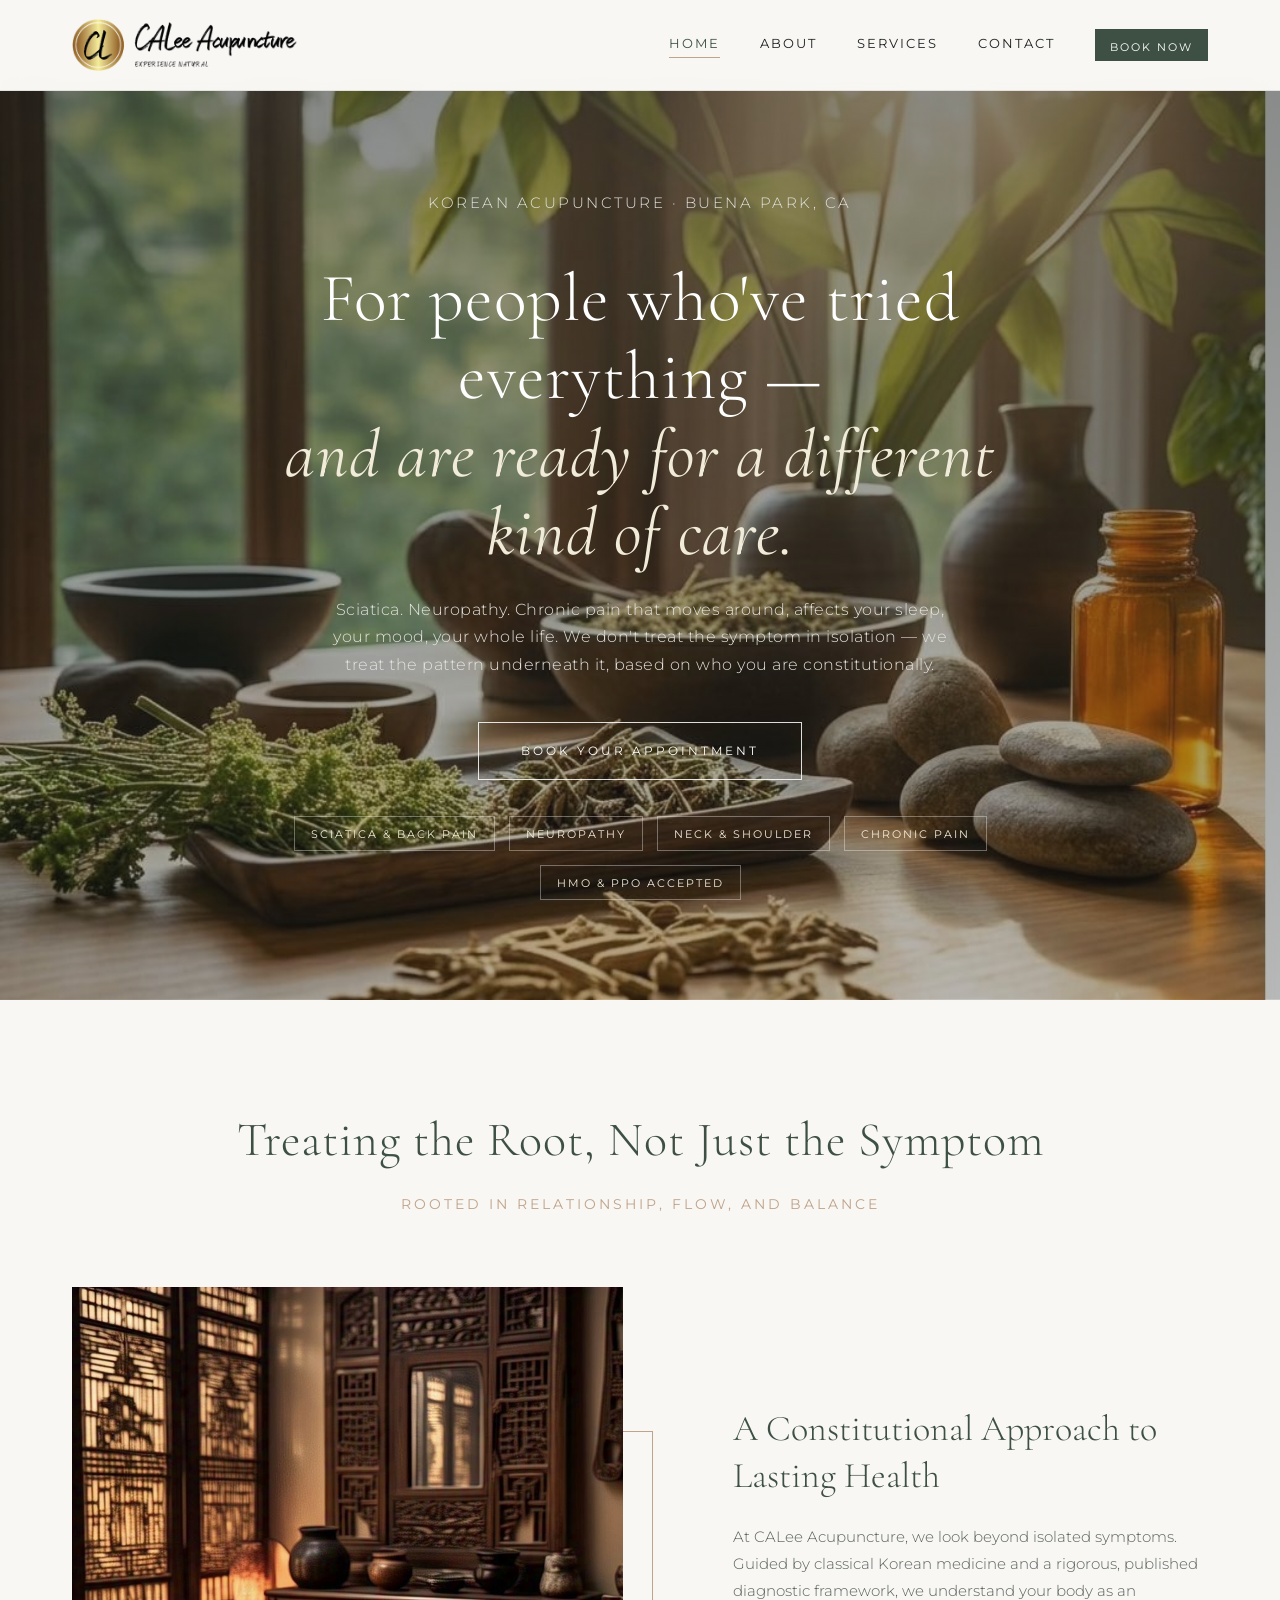
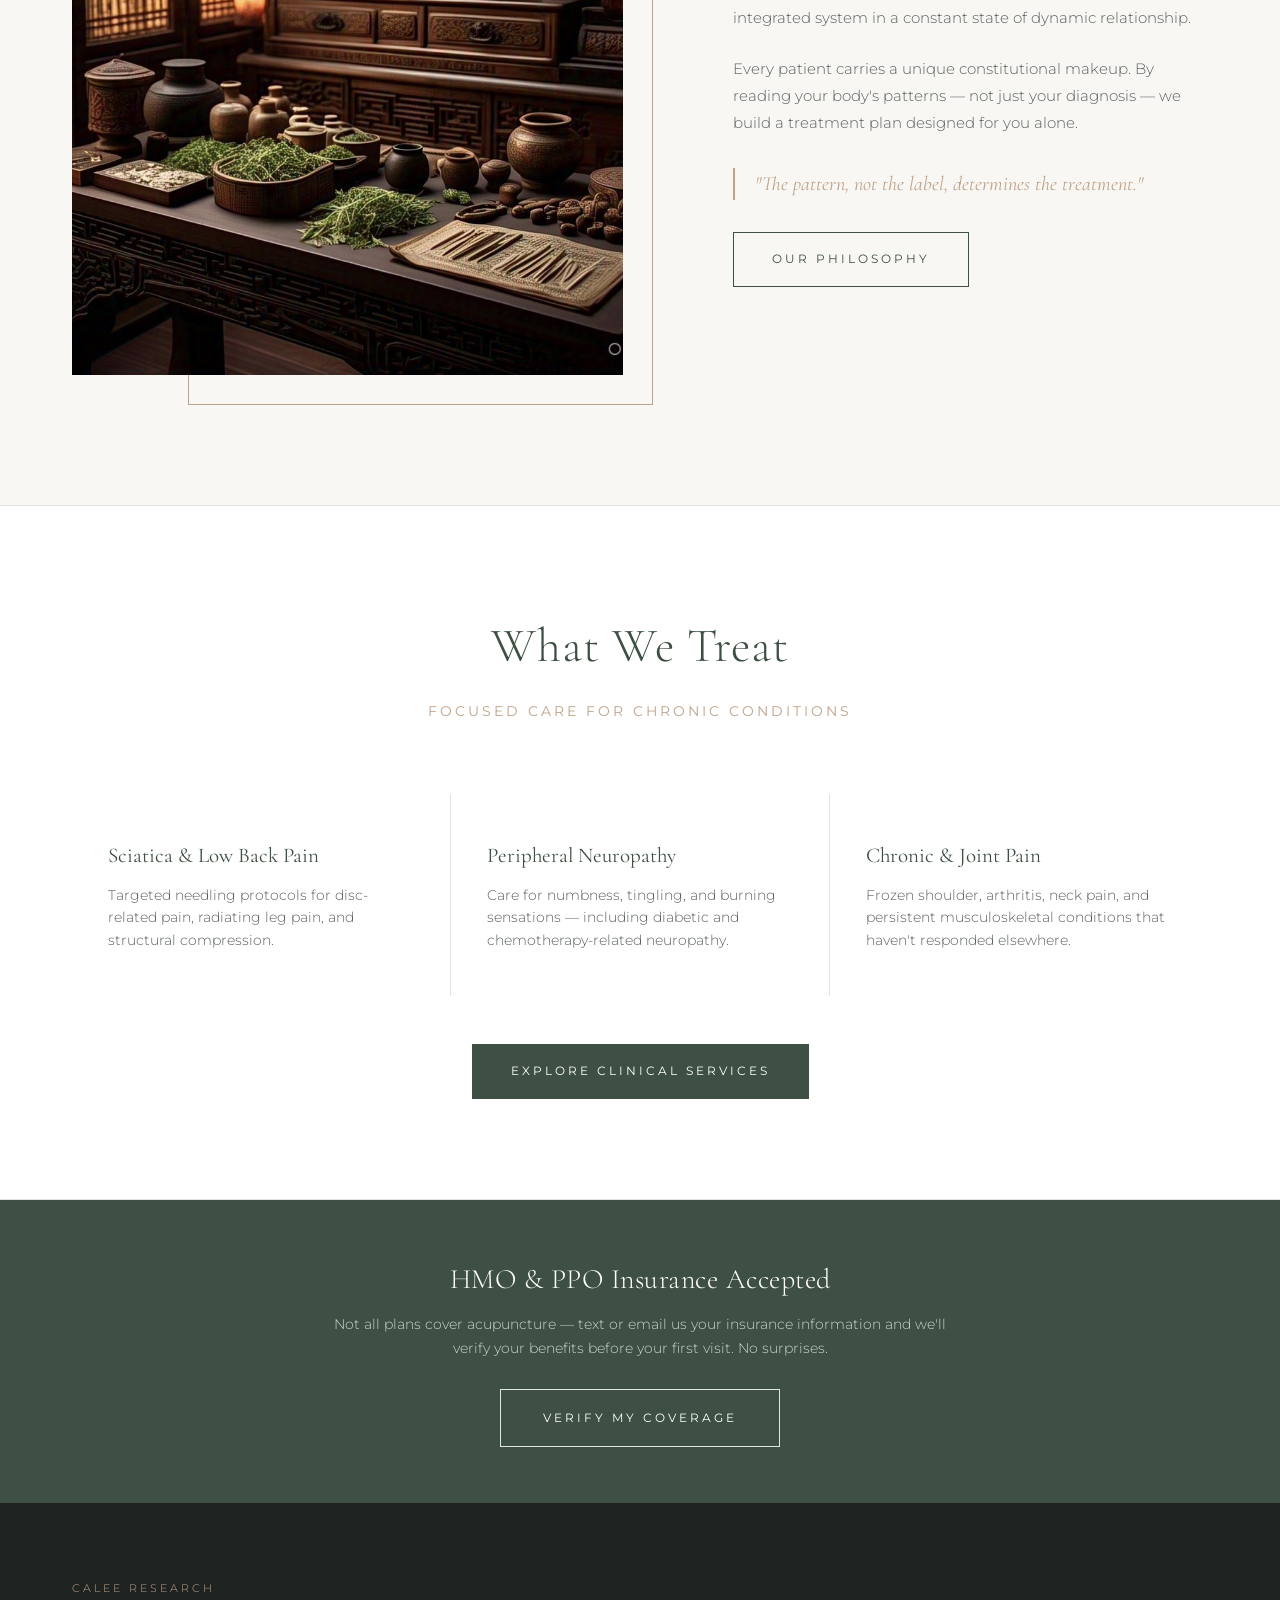
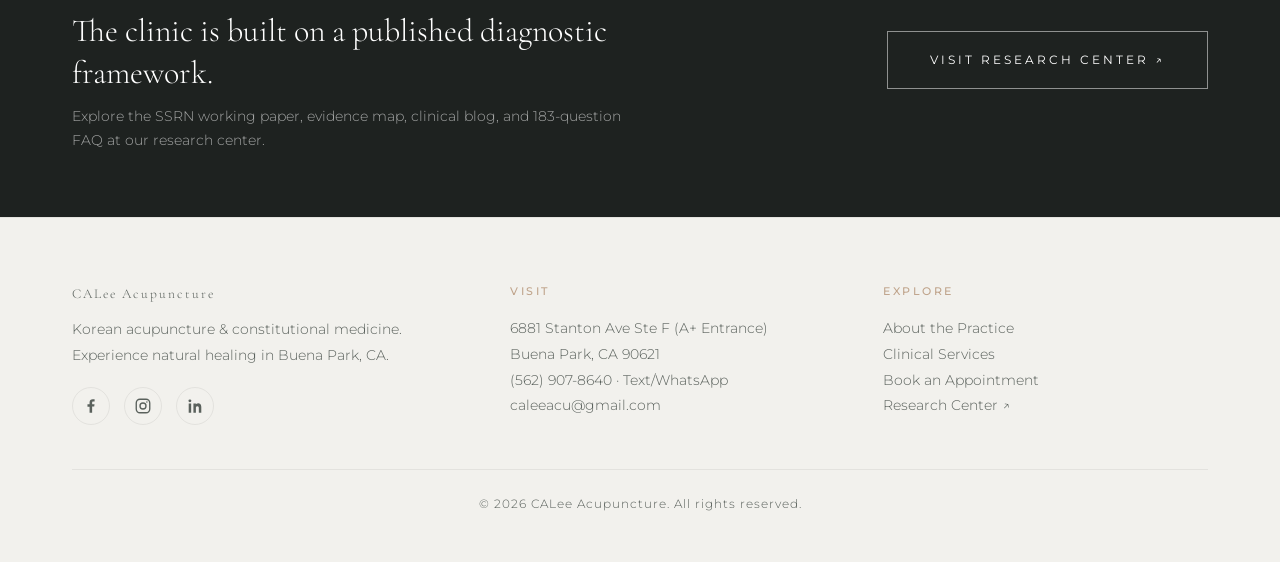
==== index.html @ 3ad93e59 "Add files via upload" ====
<!DOCTYPE html>
<html lang="en">
<head>
<meta charset="UTF-8"/>
<meta name="viewport" content="width=device-width, initial-scale=1.0"/>
<title>CALee Acupuncture — Korean Acupuncture &amp; Constitutional Medicine in Buena Park, CA</title>
<meta name="description" content="CALee Acupuncture in Buena Park, CA. Korean acupuncture for sciatica, neuropathy, and chronic pain, guided by a published diagnostic framework. HMO &amp; PPO accepted."/>
<link rel="preconnect" href="https://fonts.googleapis.com"/>
<link rel="preconnect" href="https://fonts.gstatic.com" crossorigin/>
<link href="https://fonts.googleapis.com/css2?family=Cormorant+Garamond:ital,wght@0,300;0,400;0,600;1,400&family=Montserrat:wght@200;300;400;500&display=swap" rel="stylesheet"/>
<link rel="stylesheet" href="assets/clinic.css"/>
<link rel="icon" type="image/png" href="assets/images/logo.png"/>
<script type="application/ld+json">
{
  "@context": "https://schema.org",
  "@type": "MedicalClinic",
  "name": "CALee Acupuncture",
  "url": "https://caleeacu.com",
  "medicalSpecialty": "Acupuncture",
  "address": {
    "@type": "PostalAddress",
    "streetAddress": "6881 Stanton Ave, Ste F",
    "addressLocality": "Buena Park",
    "addressRegion": "CA",
    "postalCode": "90621",
    "addressCountry": "US"
  },
  "email": "caleeacu@gmail.com",
  "telephone": "+1-562-907-8640",
  "openingHours": ["Mo-Fr 09:00-18:00","Sa 09:00-13:00"]
}
</script>
</head>
<body>
<script src="assets/clinic.js"></script>

<main>
  <!-- HERO -->
  <section class="hero-banner">
    <div class="hero-content">
      <p class="hero-line">Korean Acupuncture &middot; Buena Park, CA</p>
      <h1>For people who've tried everything —<br/><em>and are ready for a different kind of care.</em></h1>
      <p class="hero-line" style="text-transform:none;letter-spacing:.5px;font-size:16px;max-width:640px;margin-left:auto;margin-right:auto;">
        Sciatica. Neuropathy. Chronic pain that moves around, affects your sleep, your mood, your whole life. We don't treat the symptom in isolation — we treat the pattern underneath it, based on who you are constitutionally.
      </p>
      <a class="cta-button" href="https://book.squareup.com/appointments/8aacqfmuj3vxuw/location/LHJ9XRWJX75B1/services" target="_blank" rel="noopener">Book Your Appointment</a>
      <div class="hero-badges">
        <span>Sciatica &amp; Back Pain</span>
        <span>Neuropathy</span>
        <span>Neck &amp; Shoulder</span>
        <span>Chronic Pain</span>
        <span>HMO &amp; PPO Accepted</span>
      </div>
    </div>
  </section>

  <!-- PHILOSOPHY PREVIEW -->
  <section class="section">
    <div class="container">
      <h2 class="section-title">Treating the Root, Not Just the Symptom</h2>
      <p class="section-subtitle">Rooted in relationship, flow, and balance</p>
      <div class="about-layout">
        <div class="about-img-frame">
          <img src="assets/images/service-herbalism.jpg" alt="Traditional Korean medicine herbs and apothecary cabinet"/>
        </div>
        <div class="about-text">
          <h3>A Constitutional Approach to Lasting Health</h3>
          <p>At CALee Acupuncture, we look beyond isolated symptoms. Guided by classical Korean medicine and a rigorous, published diagnostic framework, we understand your body as an integrated system in a constant state of dynamic relationship.</p>
          <p>Every patient carries a unique constitutional makeup. By reading your body's patterns — not just your diagnosis — we build a treatment plan designed for you alone.</p>
          <div class="about-quote">"The pattern, not the label, determines the treatment."</div>
          <a class="cta-ghost" href="about.html">Our Philosophy</a>
        </div>
      </div>
    </div>
  </section>

  <!-- CONDITIONS -->
  <section class="conditions-band">
    <div class="container" style="padding-top:100px;padding-bottom:100px;">
      <h2 class="section-title">What We Treat</h2>
      <p class="section-subtitle">Focused care for chronic conditions</p>
      <div class="conditions-grid">
        <div class="condition-cell">
          <h4>Sciatica &amp; Low Back Pain</h4>
          <p>Targeted needling protocols for disc-related pain, radiating leg pain, and structural compression.</p>
        </div>
        <div class="condition-cell">
          <h4>Peripheral Neuropathy</h4>
          <p>Care for numbness, tingling, and burning sensations — including diabetic and chemotherapy-related neuropathy.</p>
        </div>
        <div class="condition-cell">
          <h4>Chronic &amp; Joint Pain</h4>
          <p>Frozen shoulder, arthritis, neck pain, and persistent musculoskeletal conditions that haven't responded elsewhere.</p>
        </div>
      </div>
      <p style="text-align:center;margin-top:48px;">
        <a class="cta-solid" href="services.html">Explore Clinical Services</a>
      </p>
    </div>
  </section>

  <!-- INSURANCE -->
  <section class="insurance-strip">
    <div class="container">
      <h3>HMO &amp; PPO Insurance Accepted</h3>
      <p>Not all plans cover acupuncture — text or email us your insurance information and we'll verify your benefits before your first visit. No surprises.</p>
      <a class="cta-button" href="contact.html">Verify My Coverage</a>
    </div>
  </section>

  <!-- RESEARCH CROSS-LINK -->
  <section class="research-strip">
    <div class="container">
      <div>
        <p class="kicker">CALee Research</p>
        <h3>The clinic is built on a published diagnostic framework.</h3>
        <p>Explore the SSRN working paper, evidence map, clinical blog, and 183-question FAQ at our research center.</p>
      </div>
      <a class="cta-button" href="https://research.caleeacu.com" target="_blank" rel="noopener">Visit Research Center &#8599;</a>
    </div>
  </section>
</main>
</body>
</html>
---- assets/clinic.css ----
/* ══════════════════════════════════════════════════════════
   CALee Acupuncture — clinic.css
   caleeacu.com · GitHub Pages ready
   Design system: Forest Sage + Bronze (from premium draft B)
   ══════════════════════════════════════════════════════════ */

:root{
  --bg:#f8f7f4;            /* oatmeal off-white */
  --ink:#1e2220;           /* deep charcoal green-black */
  --muted:#5a615c;         /* soft stone gray */
  --primary:#3d5043;       /* forest sage green */
  --primary-deep:#2b3930;
  --accent:#bfa38a;        /* muted bronze */
  --accent-soft:#f1ebd9;
  --border:#e3e2de;
  --panel:#ffffff;
  --serif:'Cormorant Garamond',Georgia,serif;
  --sans:'Montserrat',system-ui,sans-serif;
  --nav-h:90px;
  --max:1200px;
}

*,*::before,*::after{box-sizing:border-box;margin:0;padding:0;}
html{scroll-behavior:smooth;}
body{
  font-family:var(--sans);background:var(--bg);color:var(--ink);
  line-height:1.7;-webkit-font-smoothing:antialiased;
}
img{max-width:100%;display:block;}
a{color:var(--primary);text-decoration:none;}
:focus-visible{outline:2px solid var(--accent);outline-offset:3px;}
.container{max-width:var(--max);margin:0 auto;padding:0 32px;}

/* ── HEADER ──────────────────────────────────────────────── */
.site-header{
  position:fixed;top:0;left:0;right:0;z-index:1000;
  background:rgba(248,247,244,.92);backdrop-filter:blur(12px);
  -webkit-backdrop-filter:blur(12px);
  border-bottom:1px solid var(--border);
}
.nav-wrapper{display:flex;justify-content:space-between;align-items:center;height:var(--nav-h);}
.brand{display:flex;align-items:center;gap:12px;}
.brand img{height:52px;width:auto;}
.brand-text{font-family:var(--serif);font-size:22px;letter-spacing:2px;color:var(--primary);line-height:1.1;}
.brand-text span{
  display:block;font-family:var(--sans);font-weight:300;font-size:10px;
  letter-spacing:4px;color:var(--accent);text-transform:uppercase;margin-top:2px;
}
.site-nav{display:flex;align-items:center;gap:40px;}
.site-nav a{
  font-size:13px;font-weight:400;text-transform:uppercase;letter-spacing:2px;
  color:var(--ink);position:relative;padding-bottom:4px;transition:color .3s;
}
.site-nav a::after{
  content:'';position:absolute;bottom:0;left:0;width:0;height:1px;
  background:var(--accent);transition:width .3s;
}
.site-nav a:hover,.site-nav a.active{color:var(--primary);}
.site-nav a:hover::after,.site-nav a.active::after{width:100%;}
.nav-research{
  font-size:11px!important;border:1px solid var(--border);padding:8px 14px 6px;
  color:var(--muted)!important;
}
.nav-research::after{display:none;}
.nav-research:hover{border-color:var(--accent);color:var(--primary)!important;}
.nav-toggle{
  display:none;background:none;border:none;color:var(--primary);
  font-size:26px;line-height:1;padding:6px;cursor:pointer;
}
main{margin-top:var(--nav-h);}

/* ── PAGE HERO (interior pages) ──────────────────────────── */
.page-hero{padding:90px 0 70px;text-align:center;border-bottom:1px solid var(--border);}
.page-hero .kicker{
  font-size:12px;text-transform:uppercase;letter-spacing:3px;
  color:var(--accent);margin-bottom:16px;font-weight:400;
}
.page-hero h1{
  font-family:var(--serif);font-size:clamp(38px,5vw,56px);
  font-weight:300;color:var(--primary);letter-spacing:1px;line-height:1.15;
}
.page-hero p{max-width:620px;margin:20px auto 0;color:var(--muted);font-weight:300;font-size:15px;}

/* ── SECTIONS ────────────────────────────────────────────── */
.section{padding:100px 0;}
.section-title{
  font-family:var(--serif);font-size:clamp(34px,4vw,48px);font-weight:300;
  color:var(--primary);margin-bottom:12px;text-align:center;letter-spacing:1px;
}
.section-subtitle{
  font-size:14px;text-transform:uppercase;letter-spacing:3px;
  color:var(--accent);text-align:center;margin-bottom:70px;font-weight:400;
}

/* ── HOME HERO ───────────────────────────────────────────── */
.hero-banner{
  position:relative;min-height:calc(100vh - var(--nav-h));
  display:flex;align-items:center;justify-content:center;text-align:center;
  color:#fff;background-size:cover;background-position:center;
  background-image:linear-gradient(rgba(30,34,32,.52),rgba(30,34,32,.32)),
    url('images/hero-still-life.jpg');
}
.hero-content{max-width:850px;padding:100px 24px;}
.hero-content h1{
  font-family:var(--serif);font-size:clamp(44px,6.5vw,68px);font-weight:300;
  line-height:1.15;margin-bottom:24px;letter-spacing:1px;
}
.hero-content h1 em{font-style:italic;font-weight:400;color:var(--accent-soft);}
.hero-content .hero-line{
  font-size:15px;letter-spacing:2.5px;font-weight:300;text-transform:uppercase;
  margin-bottom:44px;color:#e3e2de;
}
.hero-badges{
  display:flex;gap:14px;justify-content:center;flex-wrap:wrap;margin-top:36px;
}
.hero-badges span{
  font-size:11px;letter-spacing:2px;text-transform:uppercase;
  border:1px solid rgba(255,255,255,.35);padding:8px 16px 6px;color:#f1ebd9;
}

/* ── BUTTONS ─────────────────────────────────────────────── */
.cta-button{
  display:inline-block;padding:18px 42px;background:transparent;color:#fff;
  border:1px solid rgba(255,255,255,.85);text-transform:uppercase;
  font-size:12px;letter-spacing:3px;transition:all .4s;cursor:pointer;
}
.cta-button:hover{background:#fff;color:var(--ink);border-color:#fff;}
.cta-solid{
  display:inline-block;padding:16px 38px;background:var(--primary);color:#fff;
  border:1px solid var(--primary);text-transform:uppercase;
  font-size:12px;letter-spacing:3px;transition:background .3s;cursor:pointer;
}
.cta-solid:hover{background:var(--primary-deep);}
.cta-ghost{
  display:inline-block;padding:16px 38px;background:transparent;color:var(--primary);
  border:1px solid var(--primary);text-transform:uppercase;
  font-size:12px;letter-spacing:3px;transition:all .3s;cursor:pointer;
}
.cta-ghost:hover{background:var(--primary);color:#fff;}

/* ── ABOUT / PHILOSOPHY SPLIT ────────────────────────────── */
.about-layout{
  display:grid;grid-template-columns:1.1fr .9fr;gap:80px;align-items:center;
}
.about-img-frame{position:relative;padding-right:30px;padding-bottom:30px;}
.about-img-frame::after{
  content:'';position:absolute;right:0;bottom:0;width:80%;height:80%;
  border:1px solid var(--accent);z-index:1;
}
.about-img-frame img{
  width:100%;aspect-ratio:4/5;object-fit:cover;position:relative;z-index:2;
  filter:grayscale(12%);
}
.about-text h3{
  font-family:var(--serif);font-size:clamp(28px,3vw,36px);font-weight:300;
  color:var(--primary);margin-bottom:24px;line-height:1.3;
}
.about-text p{color:var(--muted);font-size:15px;margin-bottom:24px;font-weight:300;line-height:1.8;}
.about-quote{
  font-family:var(--serif);font-style:italic;font-size:20px;color:var(--accent);
  border-left:2px solid var(--accent);padding-left:20px;margin:32px 0;line-height:1.6;
}

/* ── CREDENTIAL LIST (About page) ────────────────────────── */
.cred-list{list-style:none;margin:8px 0 24px;}
.cred-list li{
  position:relative;padding:10px 0 10px 26px;color:var(--muted);
  font-size:14px;font-weight:300;border-bottom:1px solid var(--border);
}
.cred-list li::before{
  content:'—';position:absolute;left:0;color:var(--accent);
}

/* ── SERVICE CARDS ───────────────────────────────────────── */
.service-grid{display:grid;grid-template-columns:repeat(3,1fr);gap:40px;}
.service-card{
  background:var(--panel);border:1px solid var(--border);
  overflow:hidden;transition:transform .4s ease,box-shadow .4s ease;
  display:flex;flex-direction:column;
}
.service-card:hover{transform:translateY(-8px);box-shadow:0 20px 40px rgba(61,80,67,.08);}
.service-img-wrapper{width:100%;height:280px;overflow:hidden;}
.service-img-wrapper img{
  width:100%;height:100%;object-fit:cover;transition:transform .6s ease;
}
.service-card:hover .service-img-wrapper img{transform:scale(1.05);}
.service-info{padding:40px 32px;flex:1;display:flex;flex-direction:column;}
.service-info h3{
  font-family:var(--serif);font-size:24px;font-weight:400;
  color:var(--primary);margin-bottom:16px;
}
.service-info p{font-size:14px;color:var(--muted);font-weight:300;line-height:1.7;flex:1;}
.service-info .tag-row{margin-top:22px;display:flex;flex-wrap:wrap;gap:8px;}
.service-info .tag{
  font-size:10px;letter-spacing:1.5px;text-transform:uppercase;
  color:var(--primary);background:var(--accent-soft);padding:6px 12px 4px;
}

/* ── CONDITIONS BAND ─────────────────────────────────────── */
.conditions-band{background:var(--panel);border-top:1px solid var(--border);border-bottom:1px solid var(--border);}
.conditions-grid{display:grid;grid-template-columns:repeat(3,1fr);gap:1px;background:var(--border);}
.condition-cell{background:var(--panel);padding:44px 36px;}
.condition-cell h4{
  font-family:var(--serif);font-size:21px;font-weight:400;color:var(--primary);margin-bottom:10px;
}
.condition-cell p{font-size:13.5px;color:var(--muted);font-weight:300;}

/* ── INSURANCE STRIP ─────────────────────────────────────── */
.insurance-strip{background:var(--primary);color:#fff;padding:56px 0;text-align:center;}
.insurance-strip h3{
  font-family:var(--serif);font-size:28px;font-weight:300;margin-bottom:10px;letter-spacing:.5px;
}
.insurance-strip p{color:rgba(255,255,255,.75);font-weight:300;font-size:14px;max-width:640px;margin:0 auto 28px;}

/* ── RESEARCH STRIP (cross-link) ─────────────────────────── */
.research-strip{background:var(--ink);color:#fff;padding:64px 0;}
.research-strip .container{
  display:flex;flex-wrap:wrap;gap:28px;align-items:center;justify-content:space-between;
}
.research-strip .kicker{
  font-size:11px;letter-spacing:3px;text-transform:uppercase;color:var(--accent);margin-bottom:12px;
}
.research-strip h3{
  font-family:var(--serif);font-size:clamp(24px,3vw,32px);font-weight:300;line-height:1.3;max-width:560px;
}
.research-strip p{color:rgba(255,255,255,.6);font-weight:300;font-size:14px;max-width:560px;margin-top:12px;}
.research-strip a.cta-button{border-color:rgba(255,255,255,.5);}

/* ── CONTACT ─────────────────────────────────────────────── */
.contact-layout{display:grid;grid-template-columns:.9fr 1.1fr;gap:80px;}
.contact-details h3{
  font-family:var(--serif);font-size:32px;font-weight:300;color:var(--primary);margin-bottom:36px;
}
.contact-item{margin-bottom:36px;}
.contact-item label{
  display:block;font-size:11px;text-transform:uppercase;letter-spacing:2px;
  color:var(--accent);margin-bottom:8px;font-weight:500;
}
.contact-item p{font-size:15px;color:var(--ink);font-weight:300;}
.contact-item a{color:var(--primary);border-bottom:1px solid var(--accent);}
.contact-form-panel{background:var(--panel);border:1px solid var(--border);padding:48px;}
.form-row{display:grid;grid-template-columns:1fr 1fr;gap:24px;}
.form-group{display:flex;flex-direction:column;gap:8px;margin-bottom:24px;}
.form-group label{
  font-size:12px;text-transform:uppercase;letter-spacing:1px;color:var(--muted);font-weight:400;
}
.form-group input,.form-group textarea{
  padding:14px;border:1px solid var(--border);background:#fafaf9;
  font-family:var(--sans);font-size:14px;color:var(--ink);outline:none;transition:all .3s;
}
.form-group input:focus,.form-group textarea:focus{border-color:var(--accent);background:#fff;}
.submit-btn{
  width:100%;padding:18px;background:var(--primary);color:#fff;border:none;
  text-transform:uppercase;font-size:12px;letter-spacing:2px;
  transition:background-color .3s;cursor:pointer;font-family:var(--sans);
}
.submit-btn:hover{background:var(--primary-deep);}
.map-frame{margin-top:56px;border:1px solid var(--border);}
.map-frame iframe{display:block;width:100%;height:380px;border:0;}

/* ── FOOTER ──────────────────────────────────────────────── */
.site-footer{border-top:1px solid var(--border);background:#f2f1ed;padding:64px 0 48px;}
.footer-grid{display:grid;grid-template-columns:1.2fr 1fr 1fr;gap:48px;margin-bottom:44px;}
.footer-grid h4{
  font-size:11px;text-transform:uppercase;letter-spacing:2.5px;
  color:var(--accent);margin-bottom:16px;font-weight:500;
}
.footer-grid p,.footer-grid a{
  display:block;font-size:13.5px;color:var(--muted);font-weight:300;line-height:1.9;
}
.footer-grid a:hover{color:var(--primary);}
.footer-brand{font-family:var(--serif);font-size:20px;letter-spacing:2px;color:var(--primary);margin-bottom:10px;}
.footer-bottom{
  border-top:1px solid var(--border);padding-top:24px;text-align:center;
  font-size:12px;letter-spacing:1px;color:var(--muted);font-weight:300;
}

/* ── RESPONSIVE ──────────────────────────────────────────── */
@media(max-width:992px){
  .service-grid{grid-template-columns:1fr;gap:32px;}
  .about-layout,.contact-layout{grid-template-columns:1fr;gap:50px;}
  .conditions-grid{grid-template-columns:1fr;}
  .footer-grid{grid-template-columns:1fr;gap:32px;}
}
@media(max-width:860px){
  :root{--nav-h:76px;}
  .nav-toggle{display:block;}
  .site-nav{
    display:none;position:absolute;top:var(--nav-h);left:0;right:0;
    flex-direction:column;align-items:flex-start;gap:0;
    background:var(--bg);border-bottom:1px solid var(--border);padding:12px 32px 20px;
  }
  .site-nav.open{display:flex;}
  .site-nav a{width:100%;padding:13px 0;}
  .nav-research{margin-top:8px;}
  .brand img{height:42px;}
  .brand-text{font-size:18px;}
  .section{padding:72px 0;}
  .contact-form-panel{padding:32px 24px;}
  .form-row{grid-template-columns:1fr;gap:0;}
}
@media(prefers-reduced-motion:reduce){
  *{transition:none!important;animation:none!important;}
  html{scroll-behavior:auto;}
}

/* ══ v2 additions — real content components ══════════════════ */

/* ── HERO trigger box ── */
.hero-trigger{
  max-width:640px;margin:0 auto 40px;text-align:left;
  font-size:14.5px;font-weight:300;line-height:1.75;color:#e9e7e1;
  padding:18px 22px;border-left:2px solid var(--accent);
  background:rgba(30,34,32,.45);
}
.hero-trigger strong{display:block;font-family:var(--serif);font-weight:400;font-size:19px;color:var(--accent-soft);margin-bottom:6px;letter-spacing:.5px;}

/* ── CONDITION TAGS ── */
.condition-tags{display:flex;flex-wrap:wrap;gap:10px;justify-content:center;}
.condition-tag{
  font-family:var(--sans);font-size:12px;font-weight:400;
  letter-spacing:1.5px;text-transform:uppercase;
  padding:10px 20px 8px;border:1px solid var(--border);
  background:var(--panel);color:var(--muted);cursor:pointer;
  transition:all .3s;
}
.condition-tag:hover{border-color:var(--accent);color:var(--primary);background:var(--accent-soft);}

/* ── GOOD FIT GRID ── */
.fit-grid{display:grid;grid-template-columns:repeat(3,1fr);gap:1px;background:var(--border);border:1px solid var(--border);}
.fit-cell{background:var(--panel);padding:36px 30px;}
.fit-cell h4{font-family:var(--serif);font-size:20px;font-weight:400;color:var(--primary);margin-bottom:8px;}
.fit-cell p{font-size:13.5px;color:var(--muted);font-weight:300;line-height:1.7;}

/* ── FIRST VISIT ── */
.first-visit{
  border:1px solid var(--accent);background:var(--accent-soft);
  padding:44px 40px;margin-bottom:56px;
}
.first-visit h3{font-family:var(--serif);font-size:26px;font-weight:400;color:var(--primary);margin-bottom:10px;}
.first-visit>p{font-size:14px;color:var(--muted);font-weight:300;max-width:720px;margin-bottom:28px;}
.fv-steps{display:grid;grid-template-columns:repeat(3,1fr);gap:32px;}
.fv-step{display:flex;gap:14px;align-items:flex-start;}
.fv-num{
  font-family:var(--serif);font-size:22px;color:var(--accent);
  border:1px solid var(--accent);border-radius:50%;
  width:38px;height:38px;display:flex;align-items:center;justify-content:center;
  flex-shrink:0;
}
.fv-text{font-size:13.5px;color:var(--muted);font-weight:300;line-height:1.6;}
.fv-text strong{display:block;font-family:var(--serif);font-weight:400;font-size:17px;color:var(--ink);margin-bottom:4px;}

/* ── PRICING CARDS ── */
.pricing-grid{display:grid;grid-template-columns:repeat(3,1fr);gap:32px;}
.price-card{
  background:var(--panel);border:1px solid var(--border);
  padding:36px 32px 28px;display:flex;flex-direction:column;
  transition:transform .4s ease,box-shadow .4s ease;
}
.price-card:hover{transform:translateY(-6px);box-shadow:0 20px 40px rgba(61,80,67,.08);}
.price-card.featured{border-color:var(--primary);border-top:3px solid var(--primary);}
.badge-top{
  align-self:flex-start;font-size:10px;letter-spacing:2px;text-transform:uppercase;
  padding:6px 12px 4px;border:1px solid var(--border);color:var(--muted);
  margin-bottom:20px;
}
.price-card.featured .badge-top{background:var(--primary);border-color:var(--primary);color:#fff;}
.svc-name{font-family:var(--serif);font-size:24px;font-weight:400;color:var(--primary);line-height:1.25;margin-bottom:12px;}
.svc-desc{font-size:13.5px;color:var(--muted);font-weight:300;line-height:1.75;flex:1;margin-bottom:20px;}
.svc-conditions{display:flex;flex-wrap:wrap;gap:6px;margin-bottom:22px;}
.svc-tag{font-size:10px;letter-spacing:1.5px;text-transform:uppercase;color:var(--primary);background:var(--accent-soft);padding:5px 10px 3px;}
.svc-footer{
  display:flex;align-items:baseline;justify-content:space-between;
  padding-top:18px;border-top:1px solid var(--border);margin-top:auto;
}
.svc-price{font-family:var(--serif);font-size:30px;font-weight:400;color:var(--ink);}
.svc-price small{font-family:var(--sans);font-size:11px;font-weight:300;color:var(--muted);letter-spacing:1px;text-transform:uppercase;margin-left:6px;}
.svc-price.by-consult{font-size:16px;font-family:var(--sans);font-weight:300;color:var(--muted);}
.svc-duration{font-size:11px;letter-spacing:1.5px;text-transform:uppercase;color:var(--accent);}

/* ── WHY DIFFERENT (dark) ── */
.why-strip{background:var(--ink);color:#fff;padding:100px 0;}
.why-strip .container{display:grid;grid-template-columns:1.1fr .9fr;gap:72px;align-items:start;}
.why-strip h2{font-family:var(--serif);font-size:clamp(30px,3.5vw,42px);font-weight:300;line-height:1.25;margin-bottom:20px;}
.why-strip p{color:rgba(255,255,255,.65);font-weight:300;font-size:14.5px;line-height:1.8;margin-bottom:16px;}
.why-strip a{color:var(--accent);border-bottom:1px solid var(--accent);padding-bottom:2px;}
.why-points{display:flex;flex-direction:column;}
.why-point{
  display:flex;gap:16px;align-items:baseline;
  padding:16px 0;border-bottom:1px solid rgba(255,255,255,.1);
  font-size:14px;font-weight:300;color:rgba(255,255,255,.8);
}
.why-point::before{content:'—';color:var(--accent);flex-shrink:0;}

/* ── DECISION ANCHOR ── */
.decision-anchor{
  max-width:680px;margin:0 auto 48px;text-align:left;
  padding:32px 36px;background:var(--panel);border:1px solid var(--border);
  border-left:2px solid var(--accent);
  font-size:14.5px;font-weight:300;color:var(--muted);line-height:1.8;
}
.decision-anchor strong{
  display:block;font-family:var(--serif);font-weight:400;font-size:22px;
  color:var(--primary);margin-bottom:8px;
}

/* ── CONTACT ACTIONS ── */
.contact-actions{display:flex;flex-direction:column;gap:14px;}
.ca{
  display:flex;align-items:center;gap:18px;
  padding:22px 26px;border:1px solid var(--border);background:var(--panel);
  transition:all .3s;
}
.ca:hover{border-color:var(--accent);transform:translateY(-2px);box-shadow:0 12px 28px rgba(61,80,67,.07);}
.ca.primary{border-color:var(--primary);border-left:3px solid var(--primary);}
.ca-icon{font-size:22px;flex-shrink:0;}
.ca-label{display:block;font-family:var(--serif);font-size:19px;font-weight:400;color:var(--ink);line-height:1.3;}
.ca.primary .ca-label{color:var(--primary);}
.ca-sub{display:block;font-size:11px;letter-spacing:1.5px;text-transform:uppercase;color:var(--muted);font-weight:300;margin-top:3px;}
.ins-note{
  margin-top:6px;padding:20px 24px;border:1px dashed var(--accent);
  font-size:13px;font-weight:300;color:var(--muted);line-height:1.75;
}
.ins-note strong{color:var(--primary);font-weight:500;}

/* ── INSURANCE 3-CARD ── */
.ins-grid{display:grid;grid-template-columns:repeat(3,1fr);gap:32px;margin-bottom:32px;}
.ins-card{background:var(--panel);border:1px solid var(--border);padding:32px 28px;}
.ins-card h4{font-family:var(--serif);font-size:20px;font-weight:400;color:var(--primary);margin-bottom:8px;}
.ins-card p{font-size:13.5px;color:var(--muted);font-weight:300;line-height:1.7;}

/* ── DIRECTIONS (지도 iframe 대체) ── */
.directions-panel{
  background:var(--panel);border:1px solid var(--border);
  padding:44px 40px;margin-top:56px;
  display:flex;flex-wrap:wrap;gap:36px;align-items:center;justify-content:space-between;
}
.directions-panel h3{font-family:var(--serif);font-size:26px;font-weight:300;color:var(--primary);margin-bottom:8px;}
.directions-panel p{font-size:14px;font-weight:300;color:var(--muted);line-height:1.8;}
.directions-panel .entrance{color:var(--accent);}

/* responsive for v2 */
@media(max-width:992px){
  .pricing-grid,.ins-grid{grid-template-columns:1fr;gap:24px;}
  .fit-grid{grid-template-columns:1fr;}
  .fv-steps{grid-template-columns:1fr;gap:20px;}
  .why-strip .container{grid-template-columns:1fr;gap:44px;}
  .first-visit{padding:32px 24px;}
}

/* ── v3: compact portrait & contact image ── */
.about-img-frame.compact{max-width:340px;margin:0 auto;}
@media(min-width:993px){
  .about-layout.portrait-row{grid-template-columns:340px 1fr;align-items:start;}
}
.contact-photo{position:relative;margin-top:40px;padding-left:26px;padding-bottom:26px;}
.contact-photo::before{
  content:'';position:absolute;left:0;bottom:0;width:80%;height:80%;
  border:1px solid var(--accent);
}
.contact-photo img{
  width:100%;aspect-ratio:1/1;object-fit:cover;position:relative;filter:grayscale(10%);
}

/* ── v4: smaller portrait, team grid, contact hero bg ── */
.about-img-frame.compact{max-width:480px;}
@media(min-width:993px){
  .about-layout.portrait-row{grid-template-columns:500px 1fr;}
}
.about-img-frame.compact img{aspect-ratio:1/1;}

/* TEAM */
.team-grid{display:grid;grid-template-columns:repeat(2,1fr);gap:48px;max-width:820px;margin:0 auto;}
.team-card{text-align:center;}
.team-card .team-photo{
  position:relative;max-width:250px;margin:0 auto 26px;
  padding-right:18px;padding-bottom:18px;
}
.team-card .team-photo::after{
  content:'';position:absolute;right:0;bottom:0;width:82%;height:82%;
  border:1px solid var(--accent);z-index:1;
}
.team-card .team-photo img{
  width:100%;aspect-ratio:4/5;object-fit:cover;object-position:top;
  position:relative;z-index:2;filter:grayscale(12%);
}
.team-card h3{font-family:var(--serif);font-size:26px;font-weight:400;color:var(--primary);margin-bottom:14px;}
.team-card ul{list-style:none;padding:0;}
.team-card li{
  font-size:13.5px;color:var(--muted);font-weight:300;padding:7px 0;
  border-bottom:1px solid var(--border);
}
.team-card li:last-child{border-bottom:none;color:var(--primary);letter-spacing:1px;}
@media(max-width:680px){.team-grid{grid-template-columns:1fr;gap:40px;}}

/* CONTACT HERO with background image */
.page-hero.with-bg{
  border-bottom:none;color:#fff;padding:130px 0 110px;
  background-size:cover;background-position:center;
  background-image:linear-gradient(rgba(30,34,32,.55),rgba(30,34,32,.4)),
    url('images/hero-still-life.jpg');
}
.page-hero.with-bg h1{color:#fff;}
.page-hero.with-bg p{color:#e3e2de;}
.page-hero.with-bg .kicker{color:var(--accent-soft);}

/* ── v5: nav book button & footer socials ── */
.nav-book{
  border-color:var(--primary)!important;background:var(--primary);
  color:#fff!important;
}
.nav-book:hover{background:var(--primary-deep);border-color:var(--primary-deep)!important;color:#fff!important;}
.footer-social{display:flex;gap:14px;margin-top:18px;}
.footer-social a{
  display:inline-flex;align-items:center;justify-content:center;
  width:38px;height:38px;border:1px solid var(--border);border-radius:50%;
  color:var(--muted);transition:all .3s;
}
.footer-social a:hover{border-color:var(--accent);color:var(--primary);transform:translateY(-2px);}
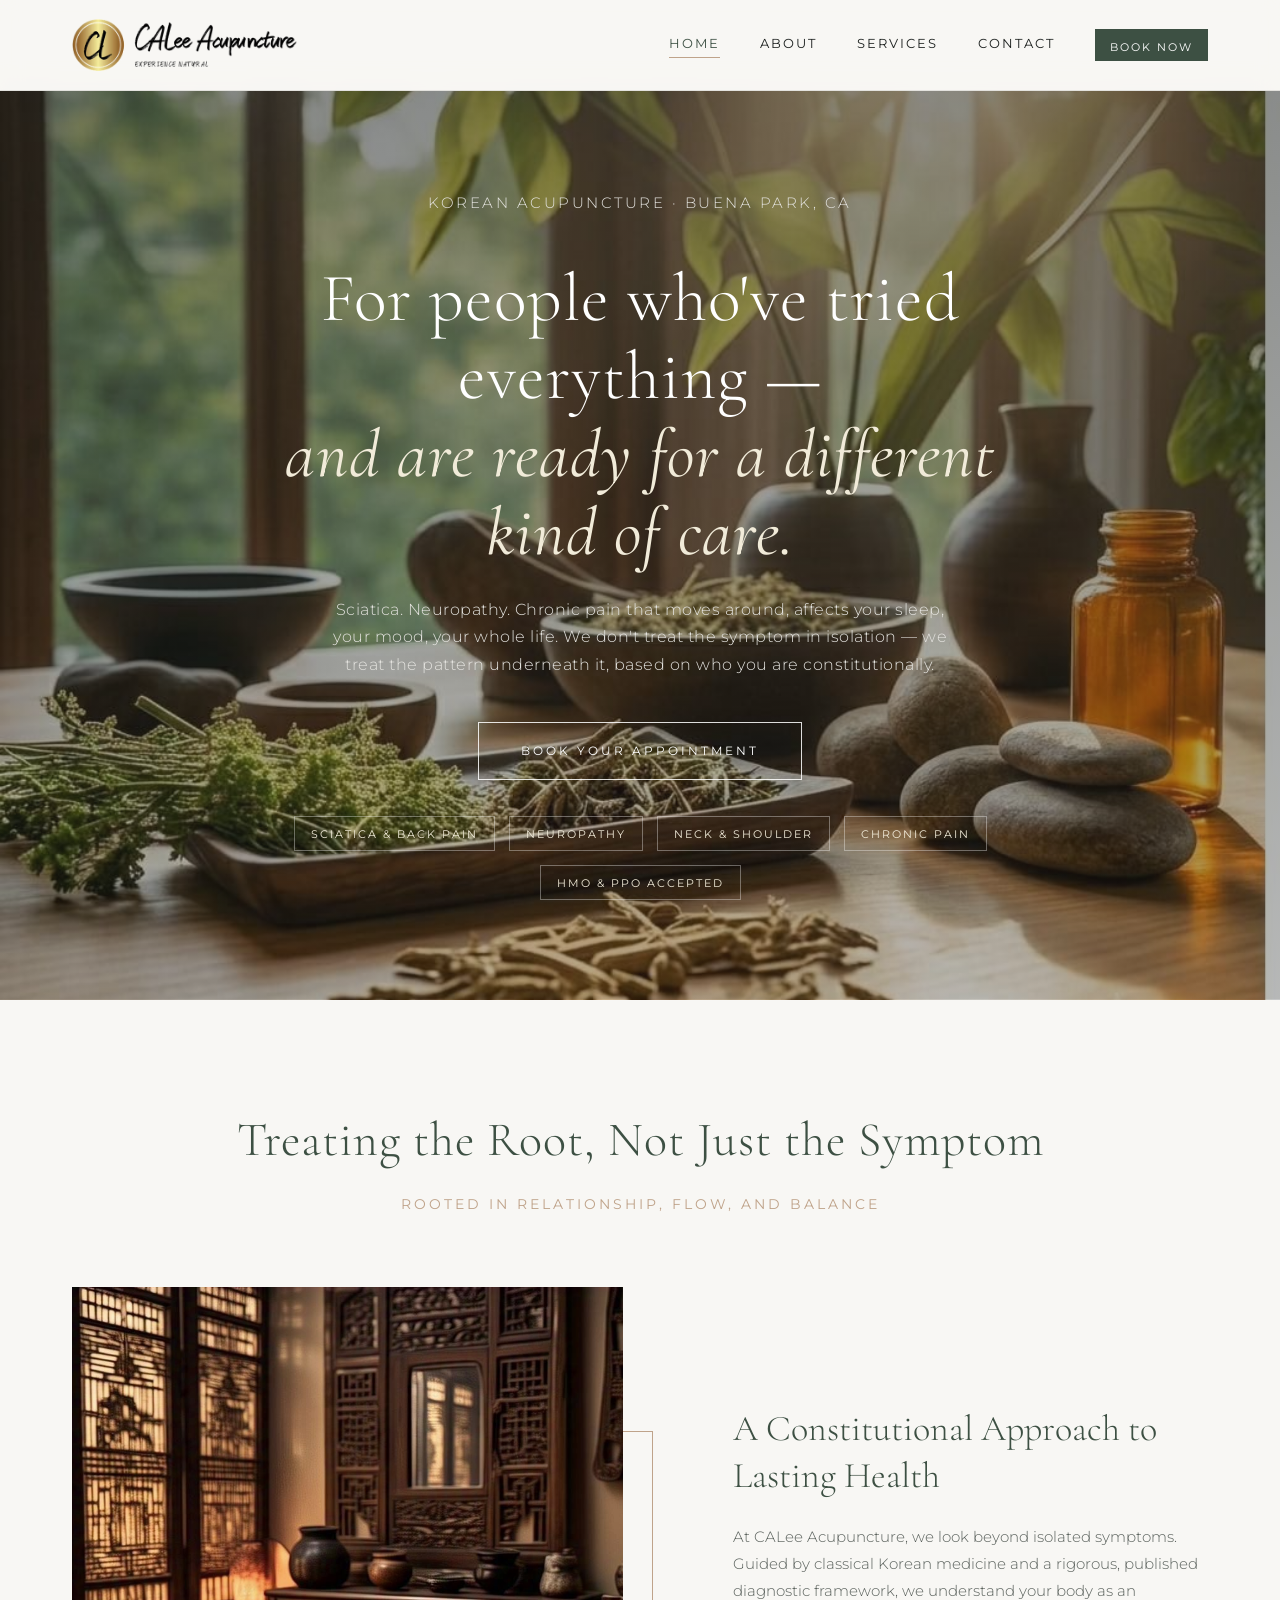
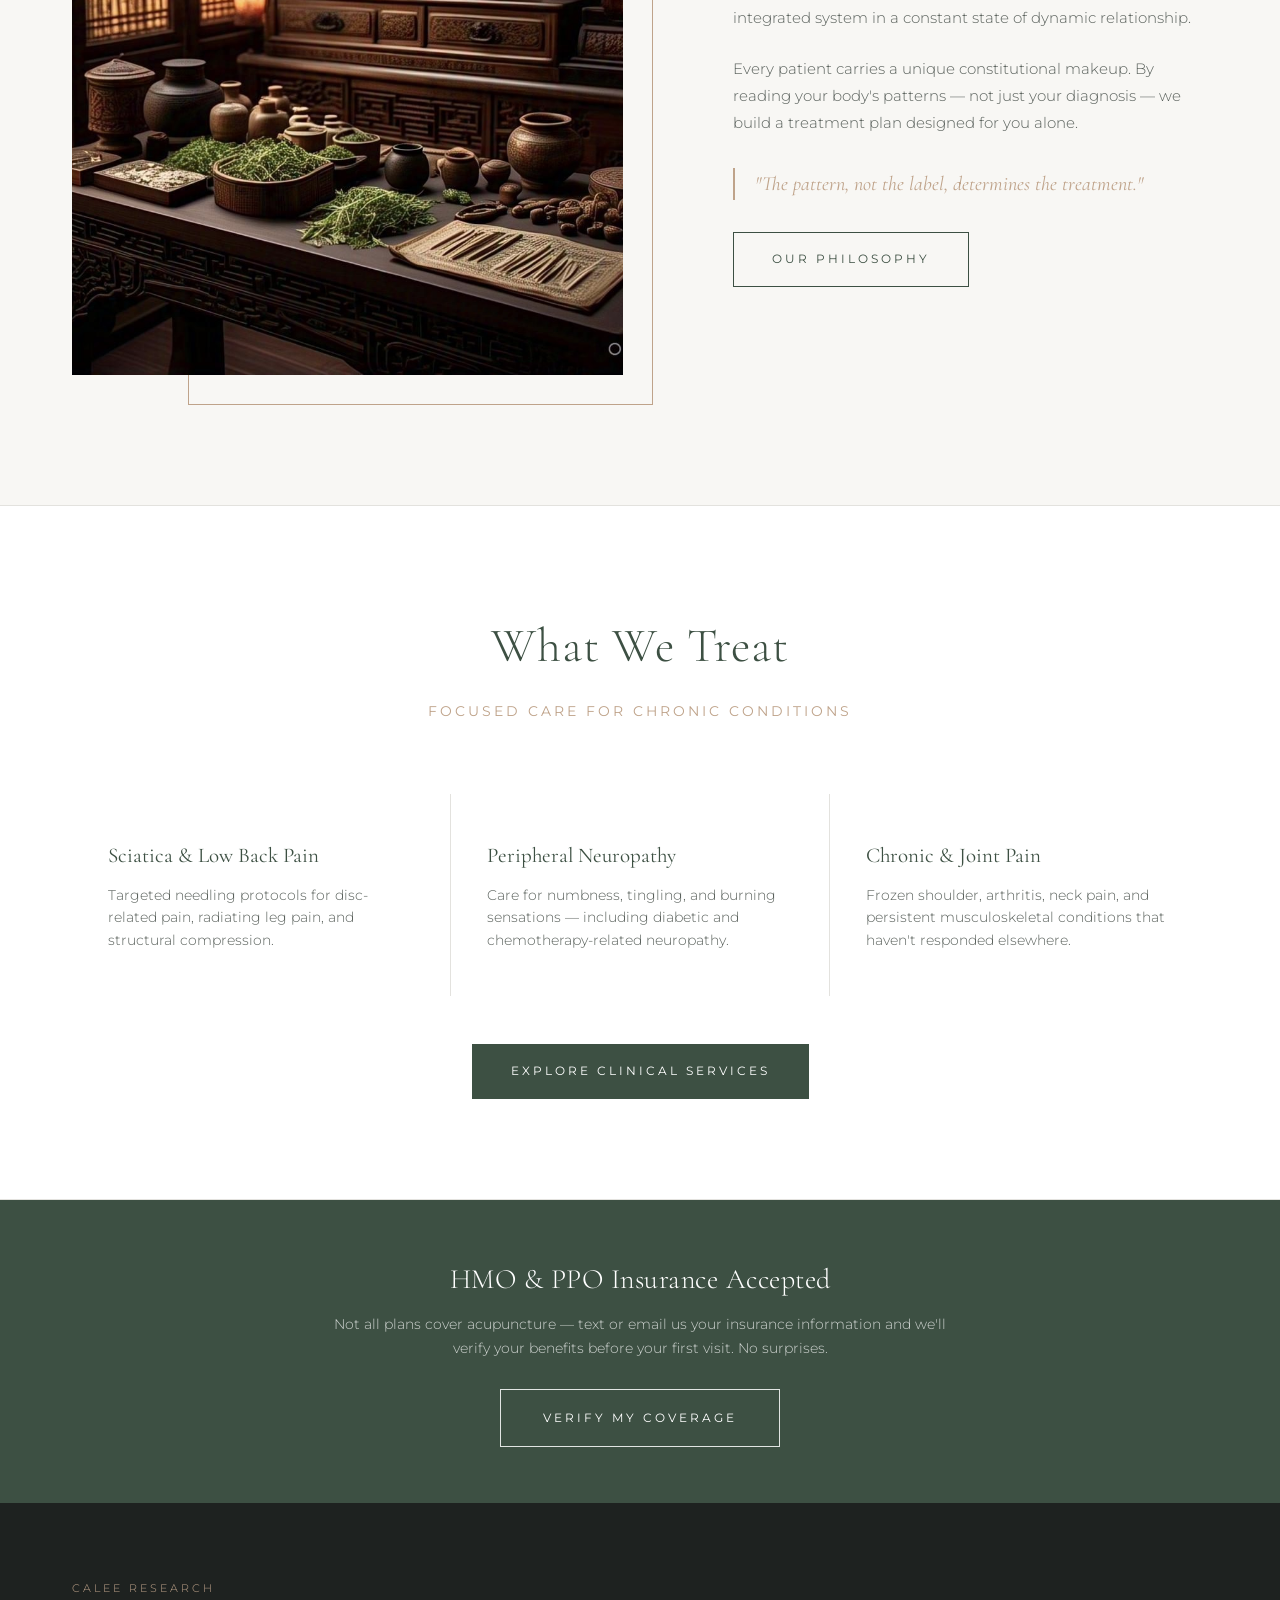
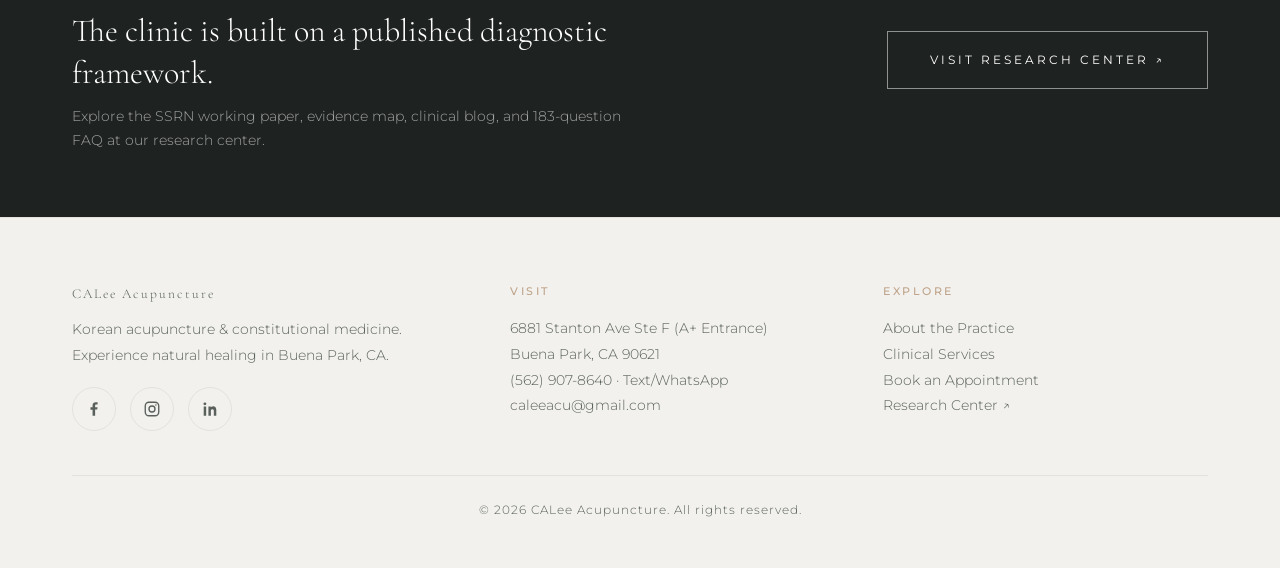
==== commit bcab8cdf: "Add files via upload" ====
--- a/index.html
+++ b/index.html
@@ -3,6 +3,7 @@
 <head>
 <meta charset="UTF-8"/>
 <meta name="viewport" content="width=device-width, initial-scale=1.0"/>
+<meta name="theme-color" content="#f8f7f4"/>
 <title>CALee Acupuncture — Korean Acupuncture &amp; Constitutional Medicine in Buena Park, CA</title>
 <meta name="description" content="CALee Acupuncture in Buena Park, CA. Korean acupuncture for sciatica, neuropathy, and chronic pain, guided by a published diagnostic framework. HMO &amp; PPO accepted."/>
 <link rel="preconnect" href="https://fonts.googleapis.com"/>
@@ -61,7 +62,7 @@
       <p class="section-subtitle">Rooted in relationship, flow, and balance</p>
       <div class="about-layout">
         <div class="about-img-frame">
-          <img src="assets/images/service-herbalism.jpg" alt="Traditional Korean medicine herbs and apothecary cabinet"/>
+          <img loading="lazy" decoding="async" src="assets/images/service-herbalism.jpg" alt="Traditional Korean medicine herbs and apothecary cabinet"/>
         </div>
         <div class="about-text">
           <h3>A Constitutional Approach to Lasting Health</h3>
--- a/assets/clinic.css
+++ b/assets/clinic.css
@@ -517,3 +517,28 @@
   color:var(--muted);transition:all .3s;
 }
 .footer-social a:hover{border-color:var(--accent);color:var(--primary);transform:translateY(-2px);}
+
+/* ── v6: mobile optimization ── */
+/* 모바일 주소창 변화에 흔들리지 않는 히어로 높이 (svh 지원 브라우저) */
+@supports (height:100svh){
+  .hero-banner{min-height:calc(100svh - var(--nav-h));}
+}
+/* 소셜 아이콘 탭 타겟 44px (Apple/Google 권장) */
+.footer-social a{width:44px;height:44px;}
+/* 소형 화면 타이포/여백 미세조정 */
+@media(max-width:480px){
+  .hero-content{padding:80px 20px;}
+  .hero-content h1{font-size:clamp(34px,9vw,44px);}
+  .hero-badges{gap:8px;}
+  .hero-badges span{font-size:10px;padding:7px 12px 5px;letter-spacing:1.5px;}
+  .hero-trigger{font-size:13.5px;padding:16px 18px;}
+  .page-hero{padding:64px 0 52px;}
+  .page-hero.with-bg{padding:90px 0 76px;}
+  .section-title{font-size:30px;}
+  .container{padding:0 20px;}
+  .cta-button,.cta-solid,.cta-ghost{display:block;text-align:center;padding:16px 24px;}
+  .svc-name{font-size:22px;}
+  .contact-actions .ca{padding:18px 20px;}
+  .directions-panel{padding:32px 24px;}
+  .directions-panel .cta-ghost{width:100%;}
+}
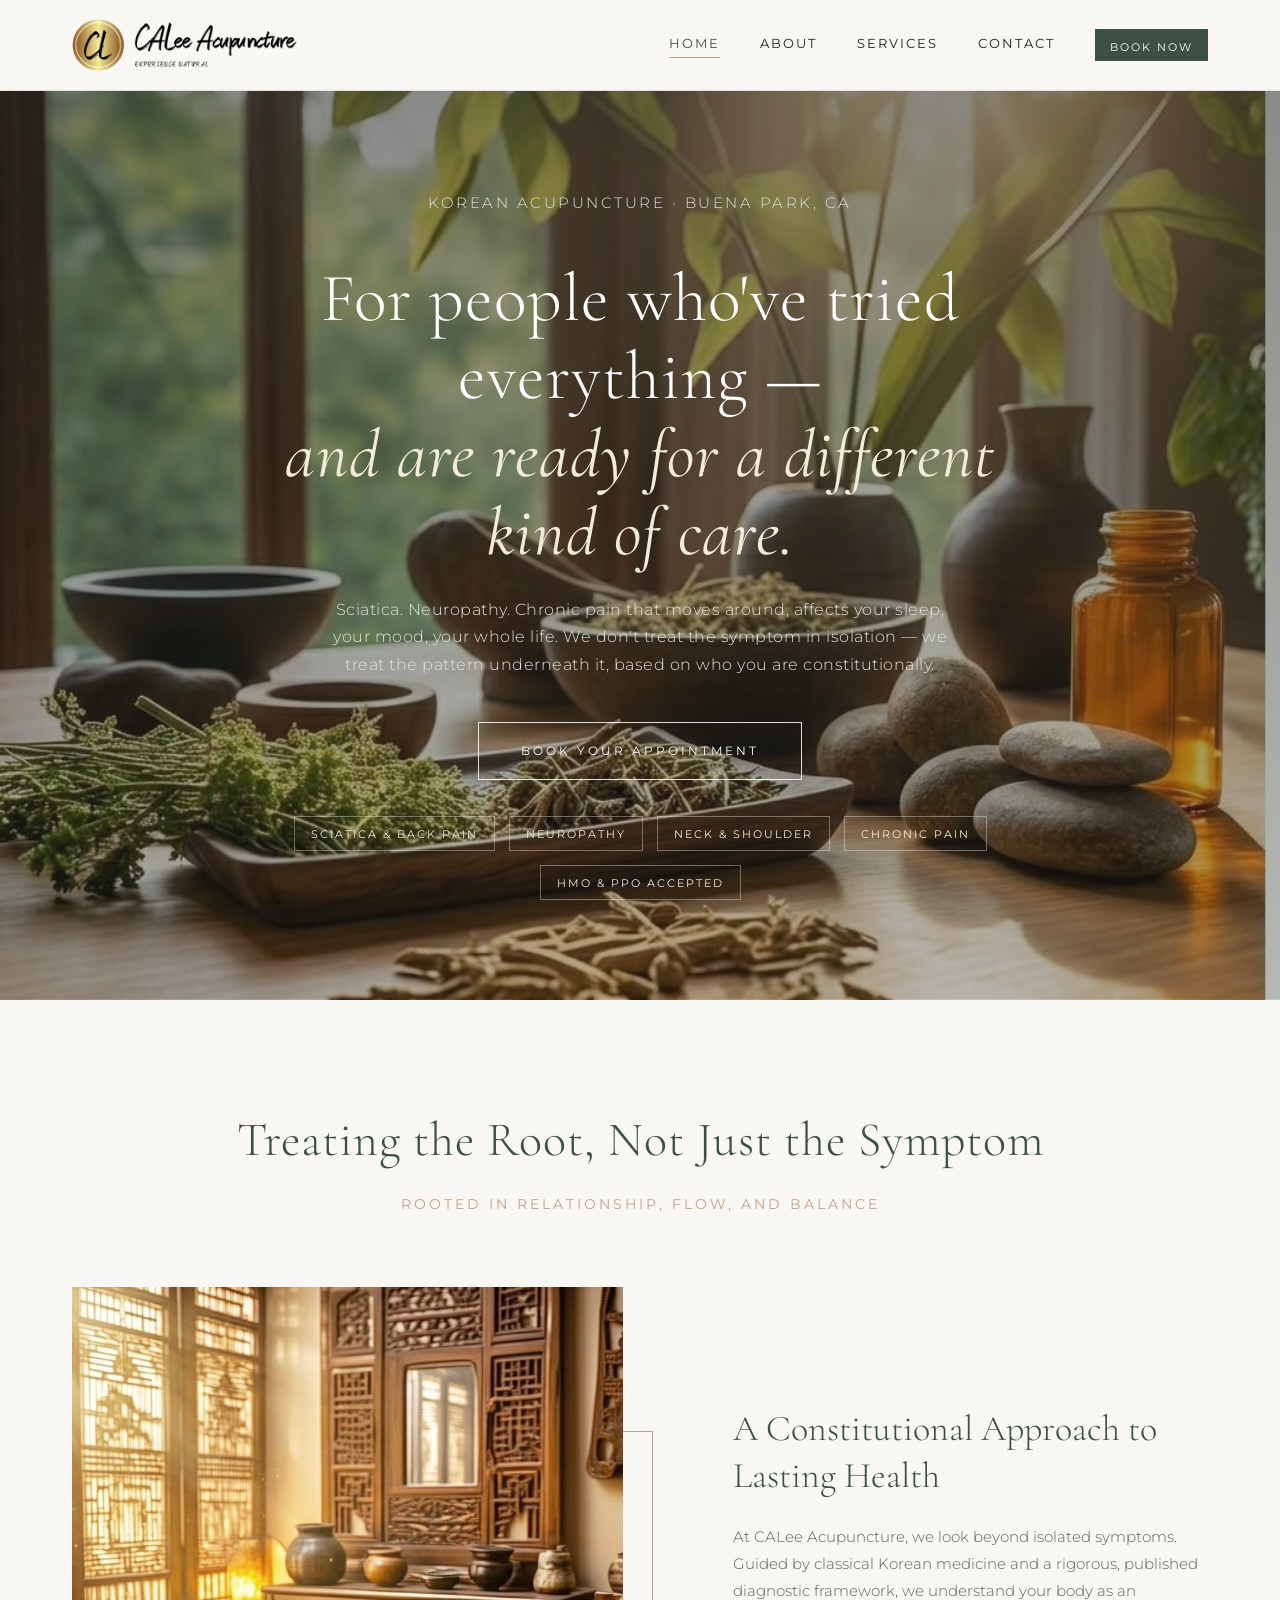
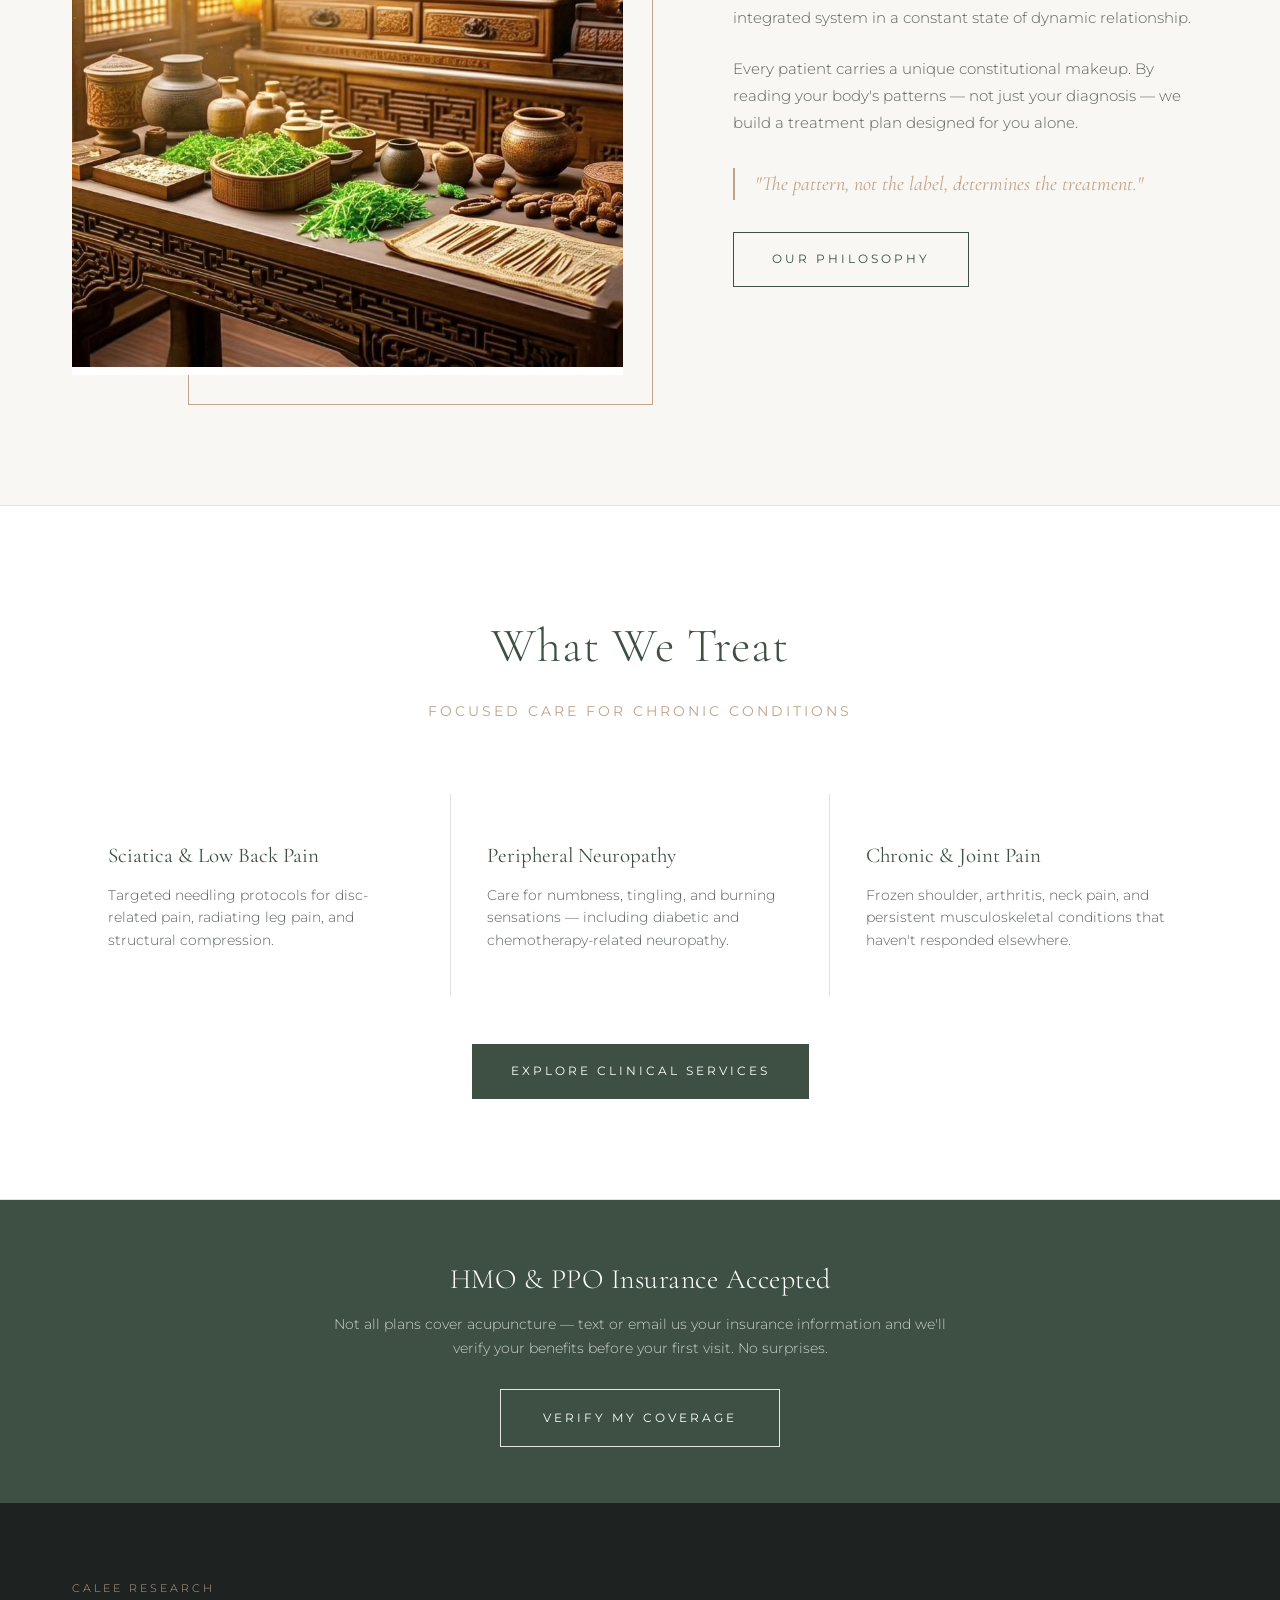
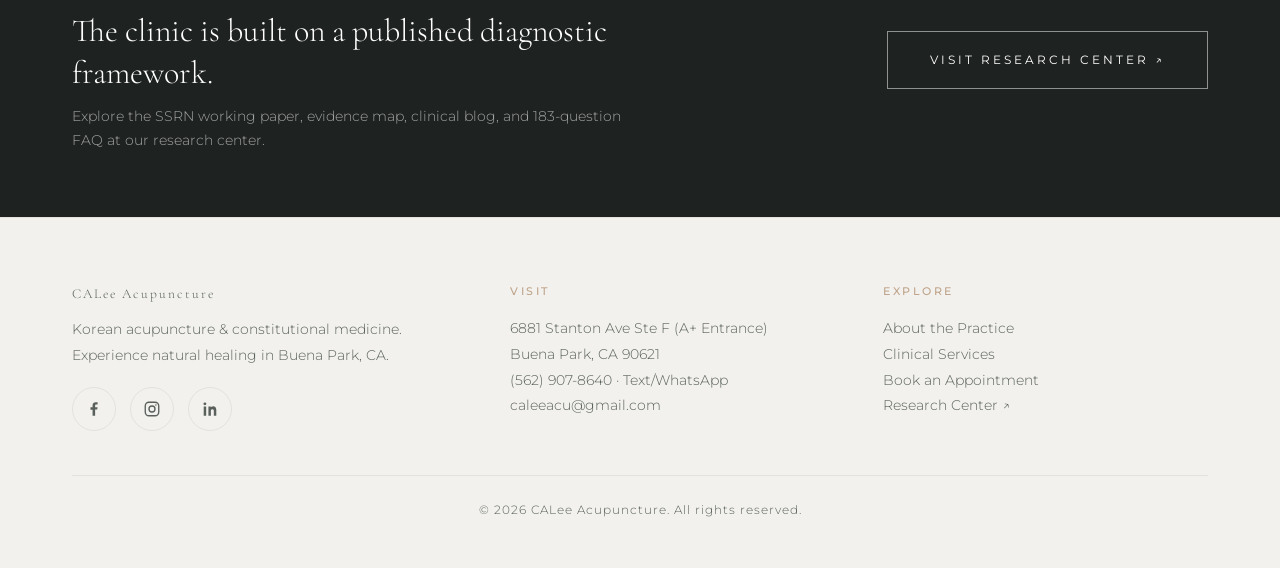
==== commit 224a1bad: "Add files via upload" ====
--- a/index.html
+++ b/index.html
@@ -4,13 +4,23 @@
 <meta charset="UTF-8"/>
 <meta name="viewport" content="width=device-width, initial-scale=1.0"/>
 <meta name="theme-color" content="#f8f7f4"/>
+<!-- Google Analytics -->
+<script async src="https://www.googletagmanager.com/gtag/js?id=G-40LK5S10Z3"></script>
+<script>
+  window.dataLayer = window.dataLayer || [];
+  function gtag(){dataLayer.push(arguments);}
+  gtag('js', new Date());
+  gtag('config', 'G-40LK5S10Z3');
+</script>
+
 <title>CALee Acupuncture — Korean Acupuncture &amp; Constitutional Medicine in Buena Park, CA</title>
 <meta name="description" content="CALee Acupuncture in Buena Park, CA. Korean acupuncture for sciatica, neuropathy, and chronic pain, guided by a published diagnostic framework. HMO &amp; PPO accepted."/>
 <link rel="preconnect" href="https://fonts.googleapis.com"/>
 <link rel="preconnect" href="https://fonts.gstatic.com" crossorigin/>
 <link href="https://fonts.googleapis.com/css2?family=Cormorant+Garamond:ital,wght@0,300;0,400;0,600;1,400&family=Montserrat:wght@200;300;400;500&display=swap" rel="stylesheet"/>
 <link rel="stylesheet" href="assets/clinic.css"/>
-<link rel="icon" type="image/png" href="assets/images/logo.png"/>
+<link rel="icon" type="image/png" href="assets/images/favicon.png"/>
+<link rel="apple-touch-icon" href="assets/images/apple-touch-icon.png"/>
 <script type="application/ld+json">
 {
   "@context": "https://schema.org",
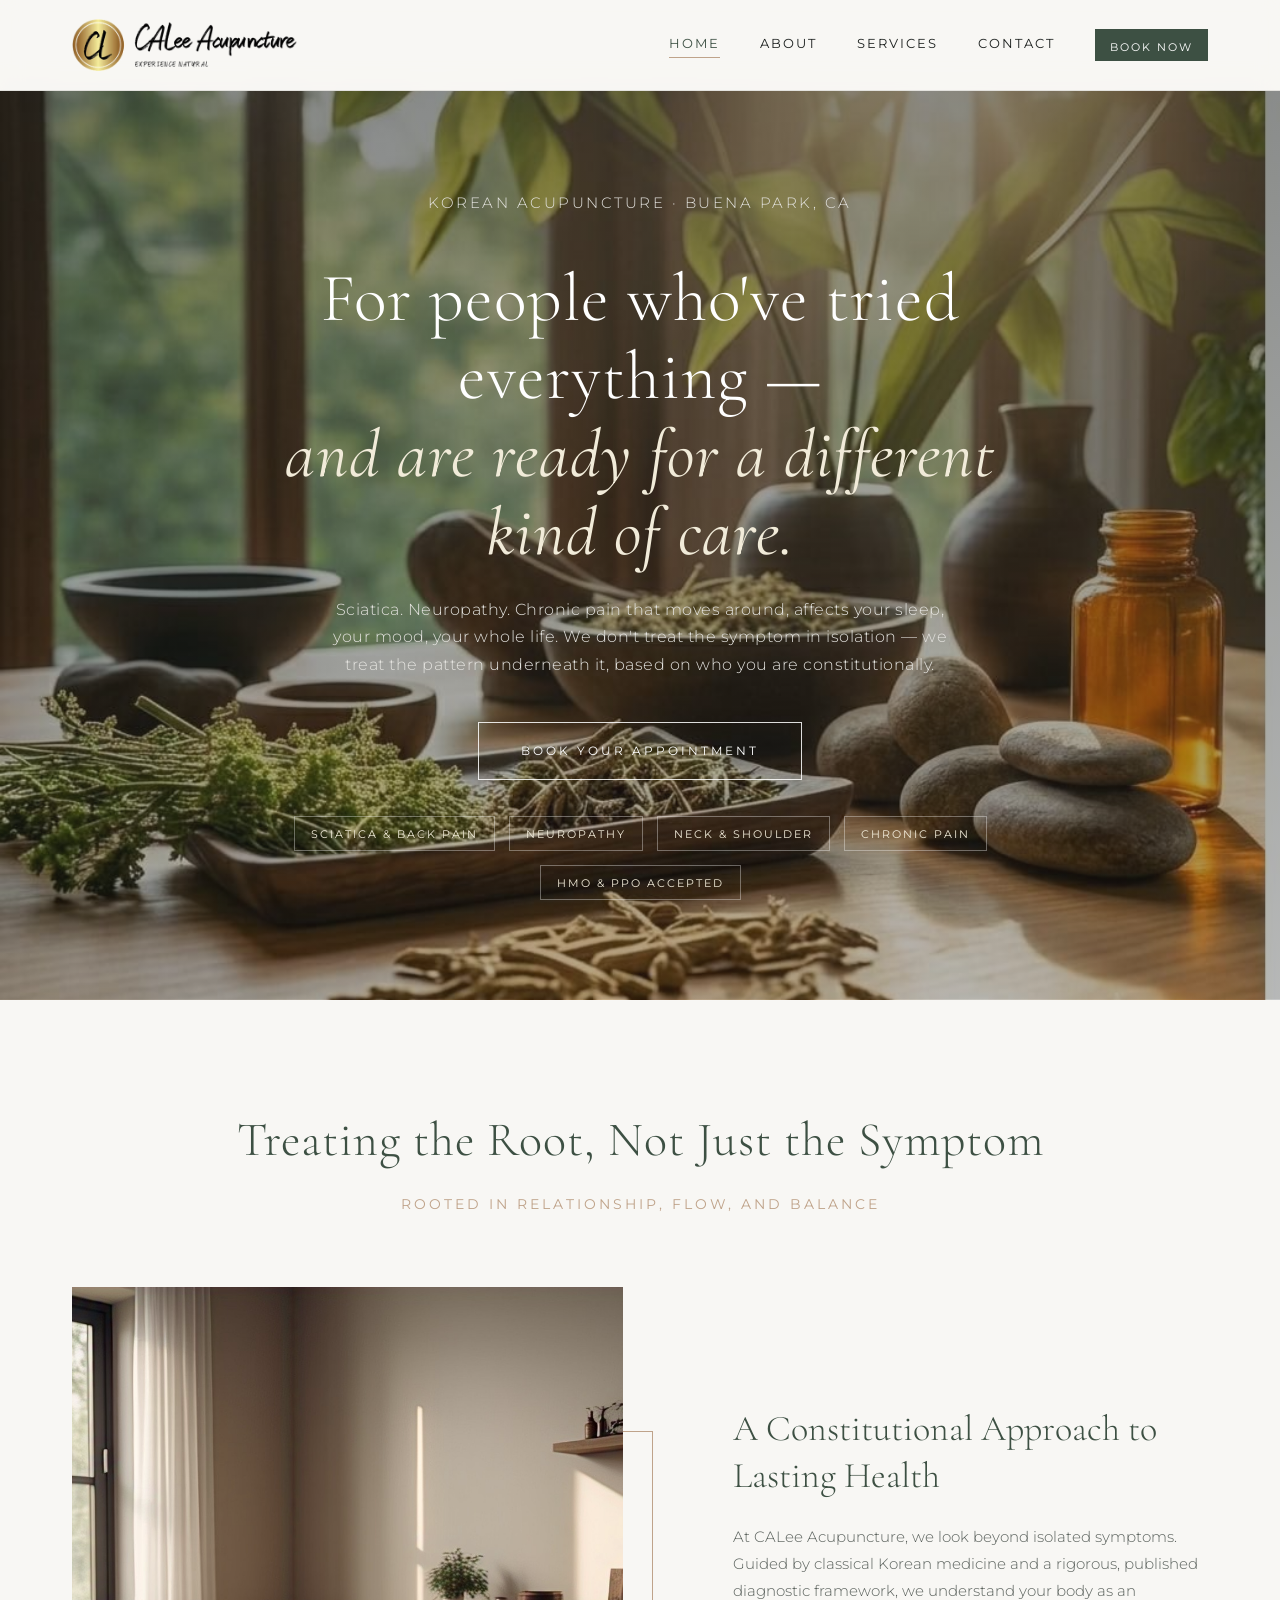
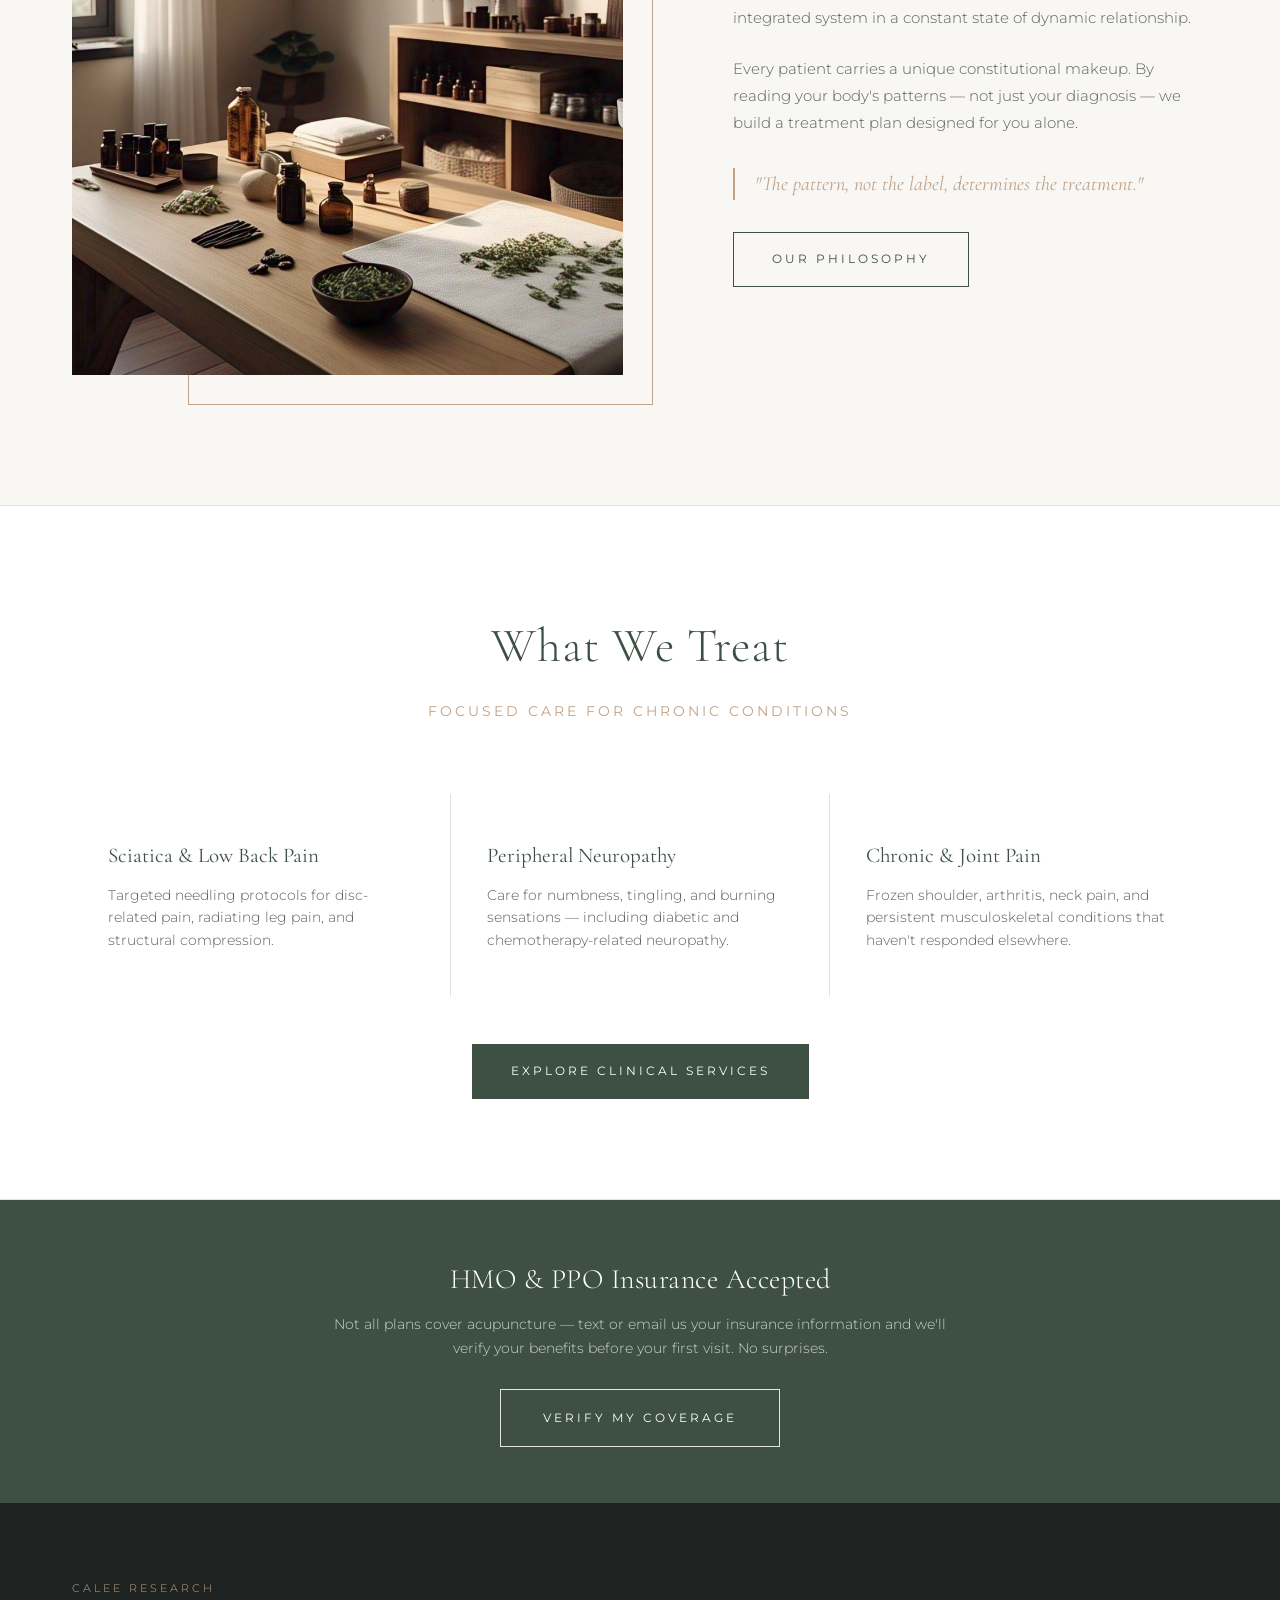
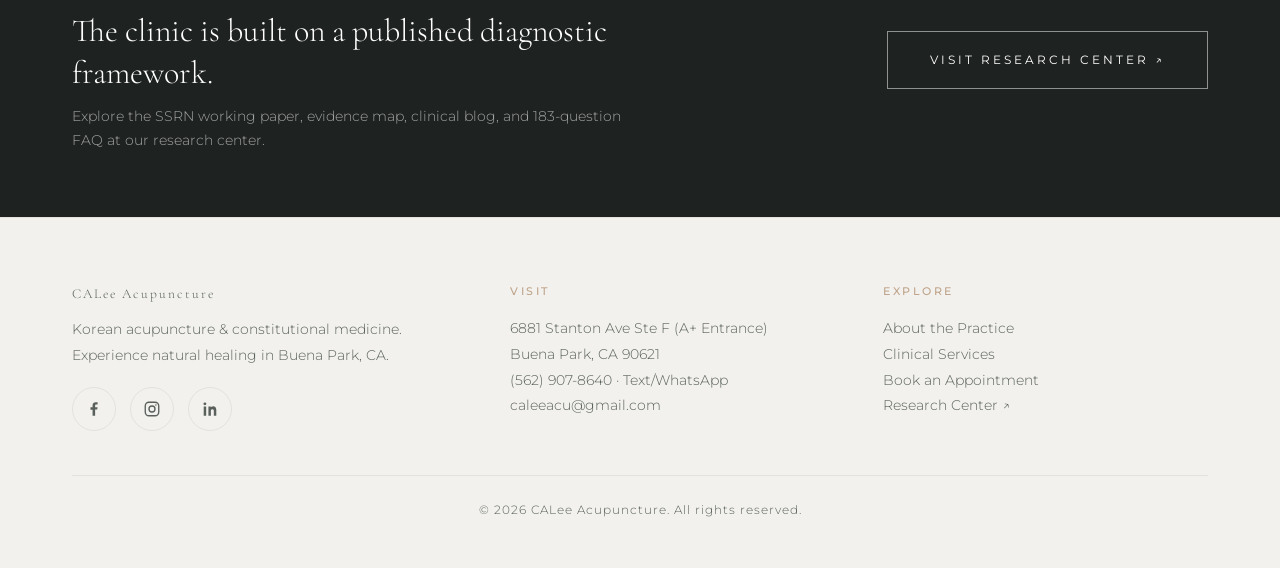
==== commit 89a6a491: "Add files via upload" ====
--- a/index.html
+++ b/index.html
@@ -15,6 +15,15 @@
 
 <title>CALee Acupuncture — Korean Acupuncture &amp; Constitutional Medicine in Buena Park, CA</title>
 <meta name="description" content="CALee Acupuncture in Buena Park, CA. Korean acupuncture for sciatica, neuropathy, and chronic pain, guided by a published diagnostic framework. HMO &amp; PPO accepted."/>
+<link rel="canonical" href="https://caleeacu.com/"/>
+<meta property="og:type" content="website"/>
+<meta property="og:url" content="https://caleeacu.com/"/>
+<meta property="og:title" content="CALee Acupuncture — Korean Acupuncture &amp; Constitutional Medicine in Buena Park, CA"/>
+<meta property="og:description" content="CALee Acupuncture in Buena Park, CA. Korean acupuncture for sciatica, neuropathy, and chronic pain, guided by a published diagnostic framework. HMO &amp; PPO accepted."/>
+<meta property="og:image" content="https://caleeacu.com/assets/images/og-image.jpg"/>
+<meta property="og:image:width" content="1200"/>
+<meta property="og:image:height" content="630"/>
+<meta name="twitter:card" content="summary_large_image"/>
 <link rel="preconnect" href="https://fonts.googleapis.com"/>
 <link rel="preconnect" href="https://fonts.gstatic.com" crossorigin/>
 <link href="https://fonts.googleapis.com/css2?family=Cormorant+Garamond:ital,wght@0,300;0,400;0,600;1,400&family=Montserrat:wght@200;300;400;500&display=swap" rel="stylesheet"/>
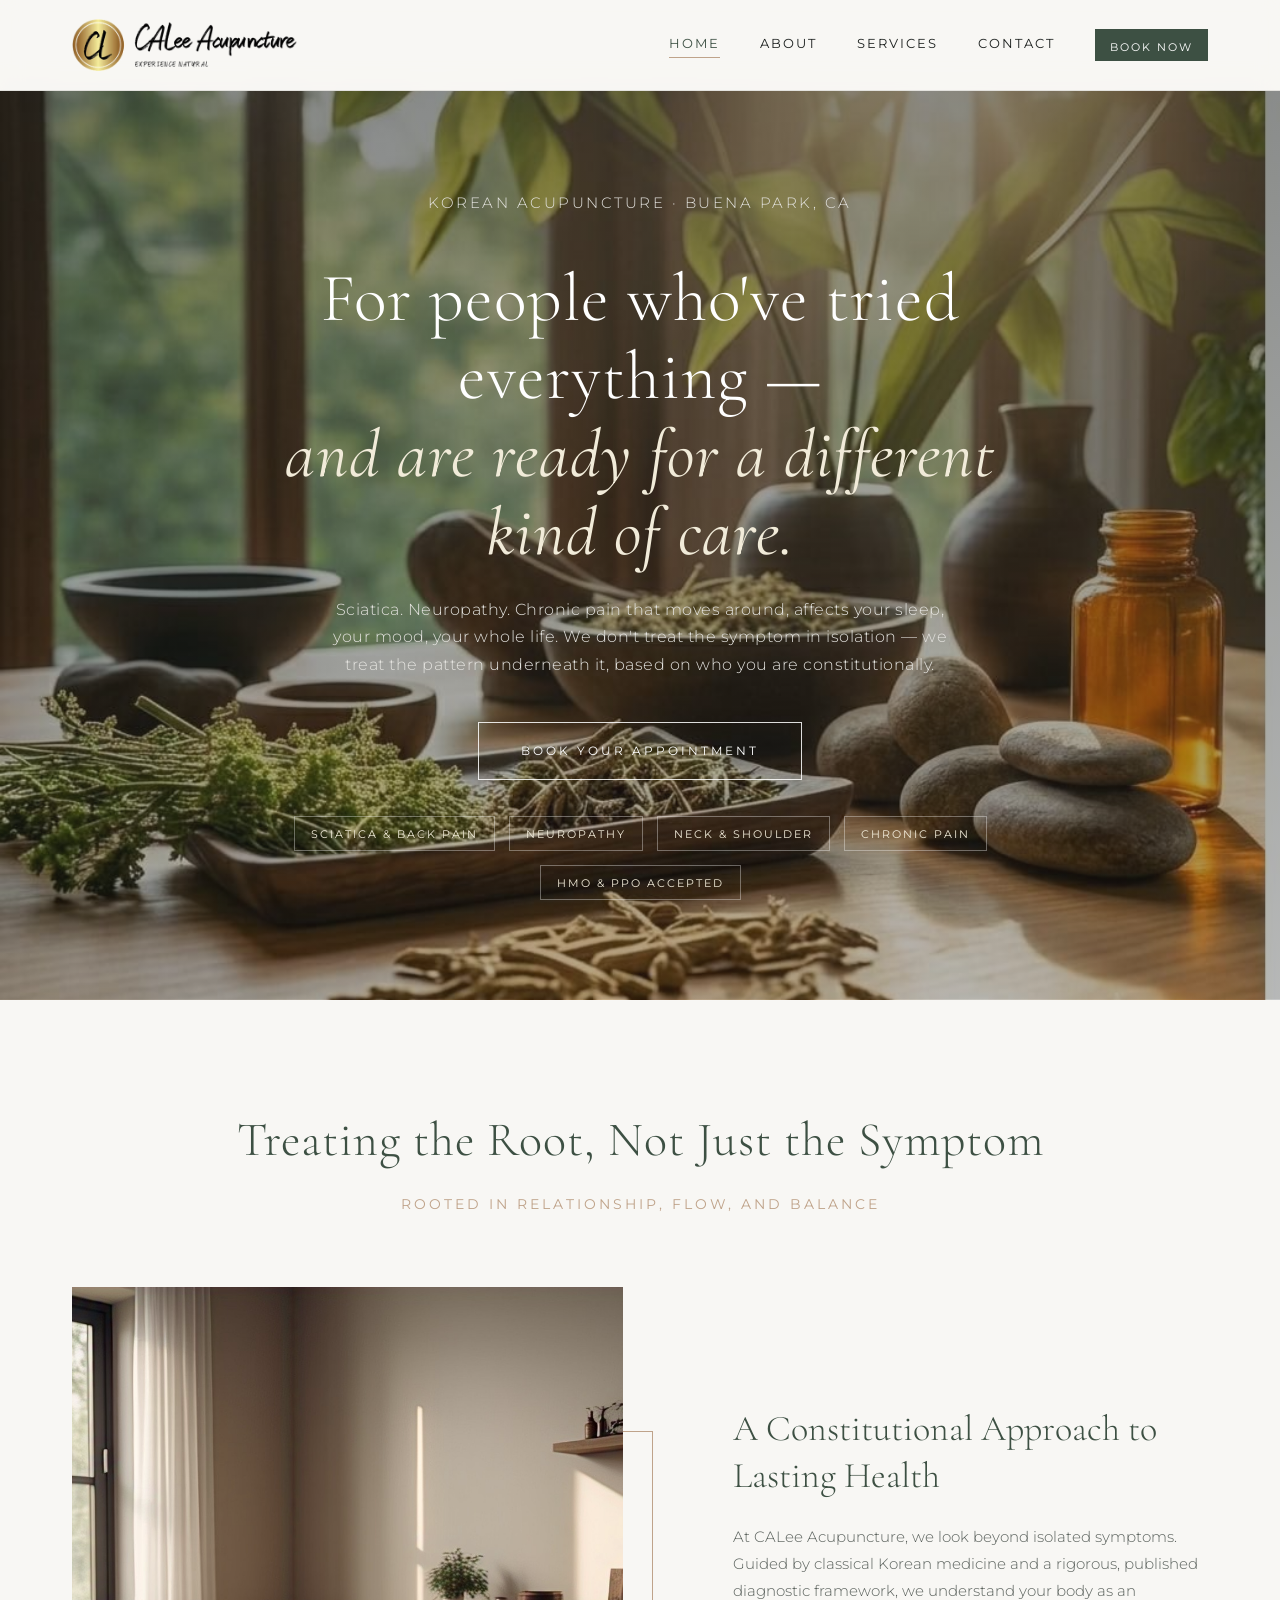
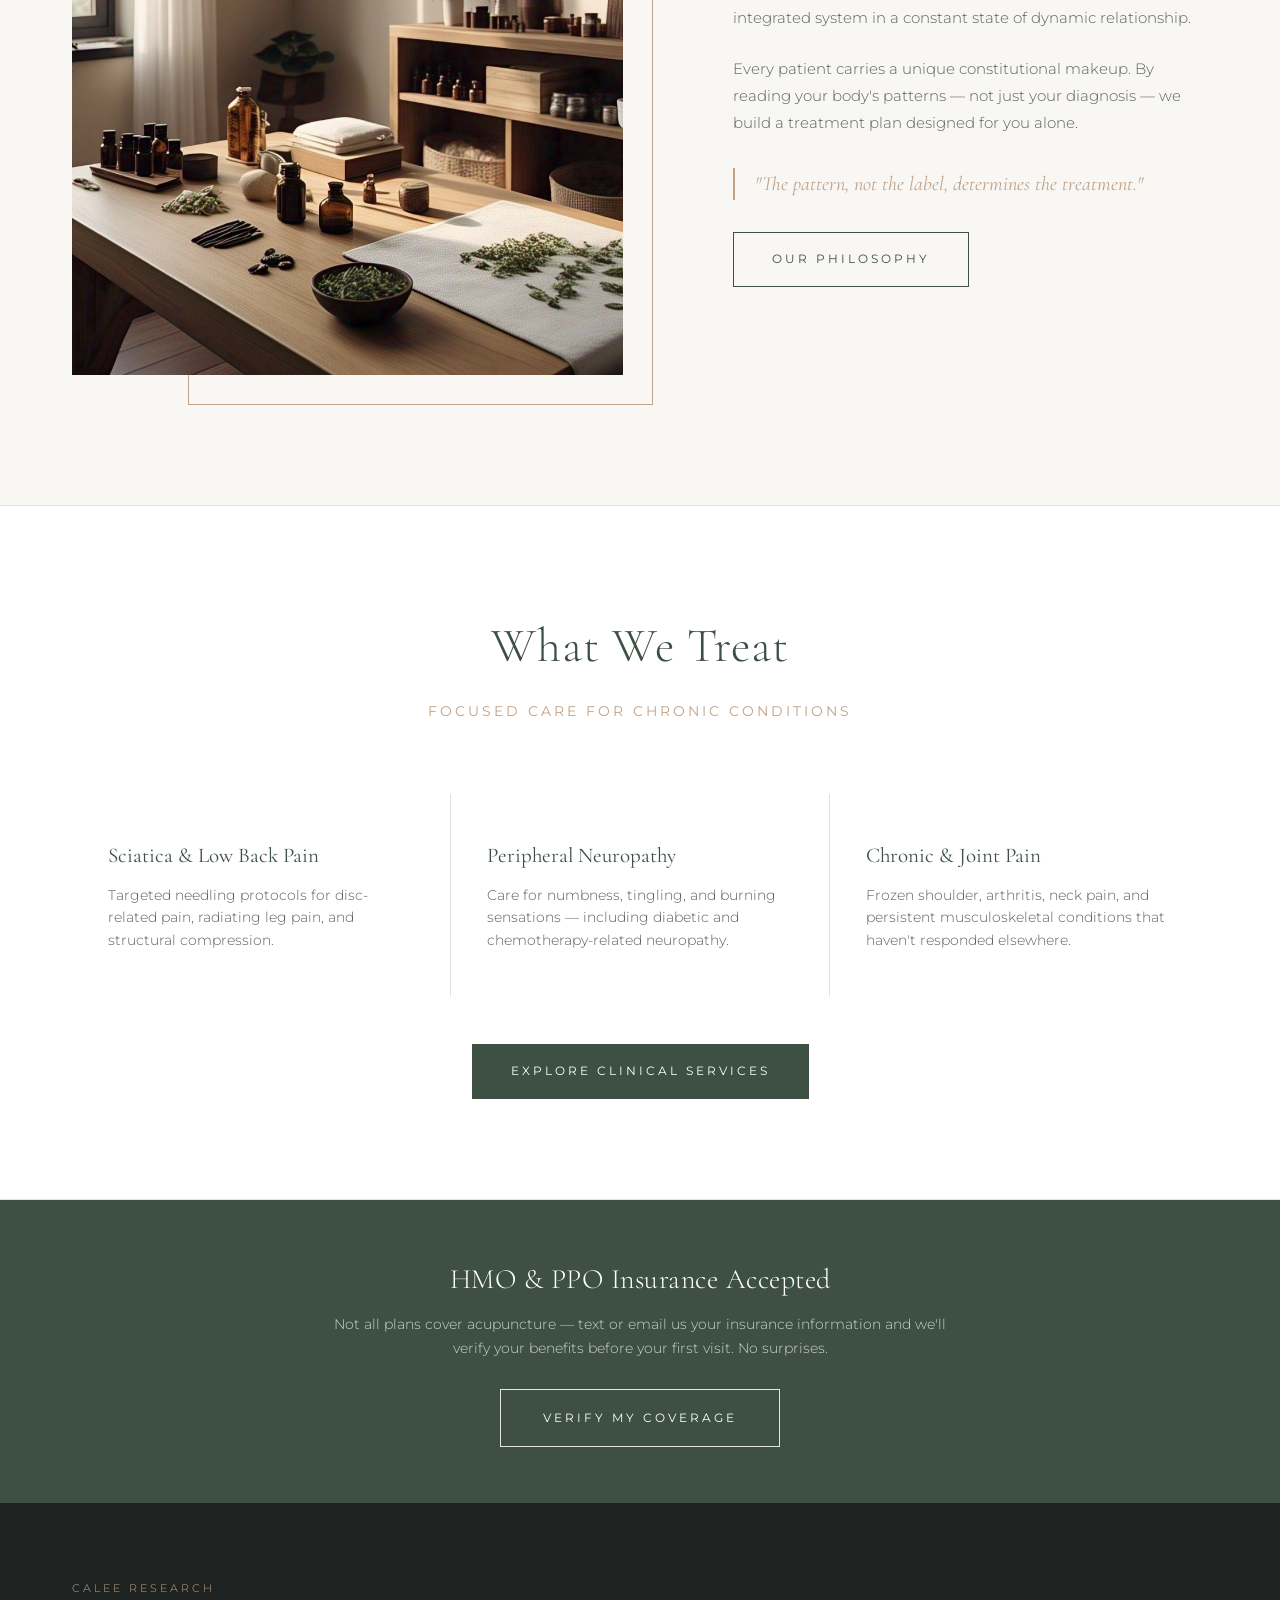
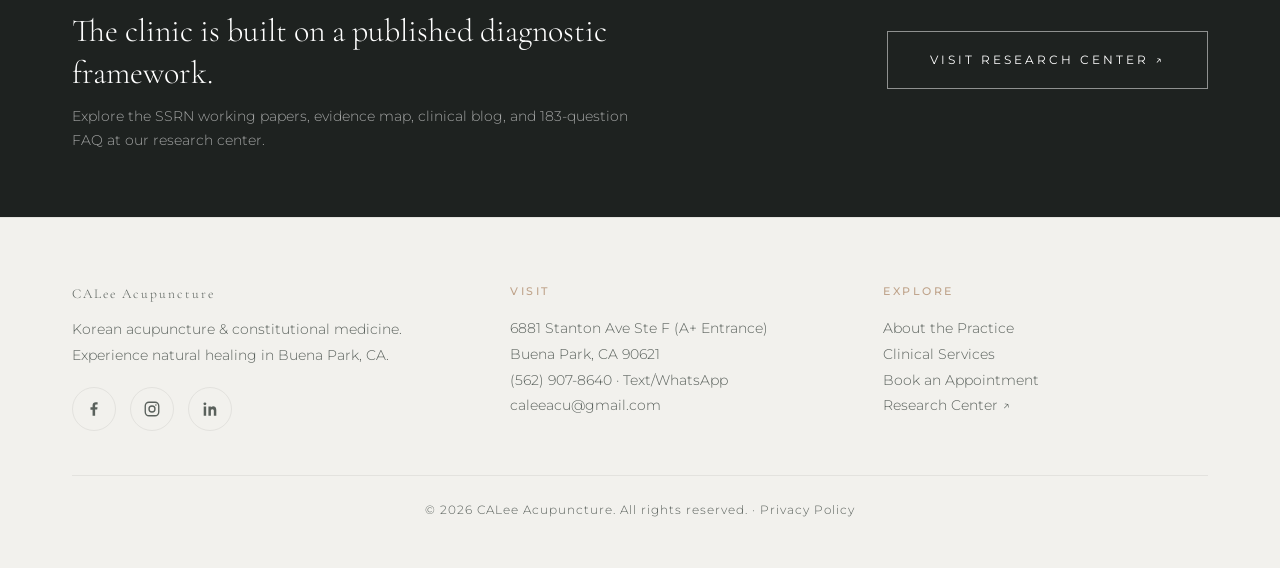
==== commit 9de9d779: "Add files via upload" ====
--- a/index.html
+++ b/index.html
@@ -15,15 +15,6 @@
 
 <title>CALee Acupuncture — Korean Acupuncture &amp; Constitutional Medicine in Buena Park, CA</title>
 <meta name="description" content="CALee Acupuncture in Buena Park, CA. Korean acupuncture for sciatica, neuropathy, and chronic pain, guided by a published diagnostic framework. HMO &amp; PPO accepted."/>
-<link rel="canonical" href="https://caleeacu.com/"/>
-<meta property="og:type" content="website"/>
-<meta property="og:url" content="https://caleeacu.com/"/>
-<meta property="og:title" content="CALee Acupuncture — Korean Acupuncture &amp; Constitutional Medicine in Buena Park, CA"/>
-<meta property="og:description" content="CALee Acupuncture in Buena Park, CA. Korean acupuncture for sciatica, neuropathy, and chronic pain, guided by a published diagnostic framework. HMO &amp; PPO accepted."/>
-<meta property="og:image" content="https://caleeacu.com/assets/images/og-image.jpg"/>
-<meta property="og:image:width" content="1200"/>
-<meta property="og:image:height" content="630"/>
-<meta name="twitter:card" content="summary_large_image"/>
 <link rel="preconnect" href="https://fonts.googleapis.com"/>
 <link rel="preconnect" href="https://fonts.gstatic.com" crossorigin/>
 <link href="https://fonts.googleapis.com/css2?family=Cormorant+Garamond:ital,wght@0,300;0,400;0,600;1,400&family=Montserrat:wght@200;300;400;500&display=swap" rel="stylesheet"/>
@@ -134,7 +125,7 @@
       <div>
         <p class="kicker">CALee Research</p>
         <h3>The clinic is built on a published diagnostic framework.</h3>
-        <p>Explore the SSRN working paper, evidence map, clinical blog, and 183-question FAQ at our research center.</p>
+        <p>Explore the SSRN working papers, evidence map, clinical blog, and 183-question FAQ at our research center.</p>
       </div>
       <a class="cta-button" href="https://research.caleeacu.com" target="_blank" rel="noopener">Visit Research Center &#8599;</a>
     </div>
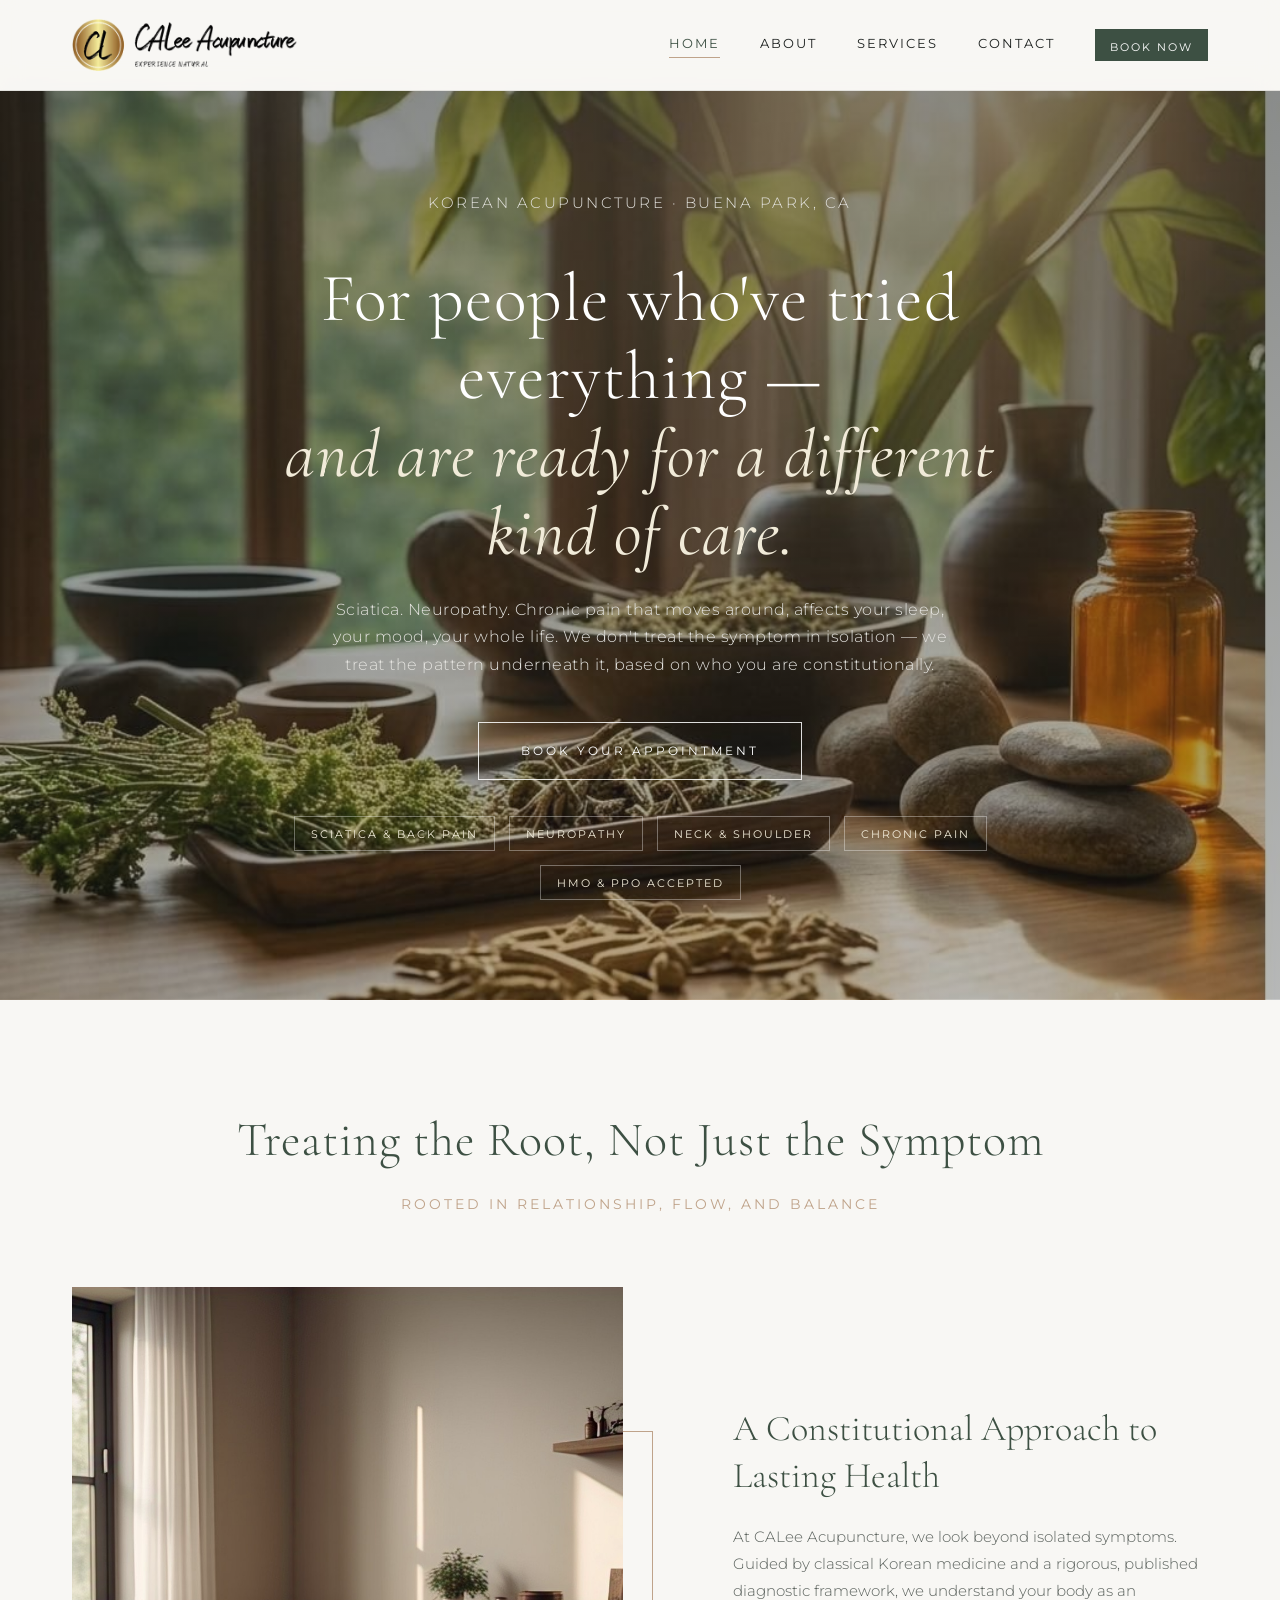
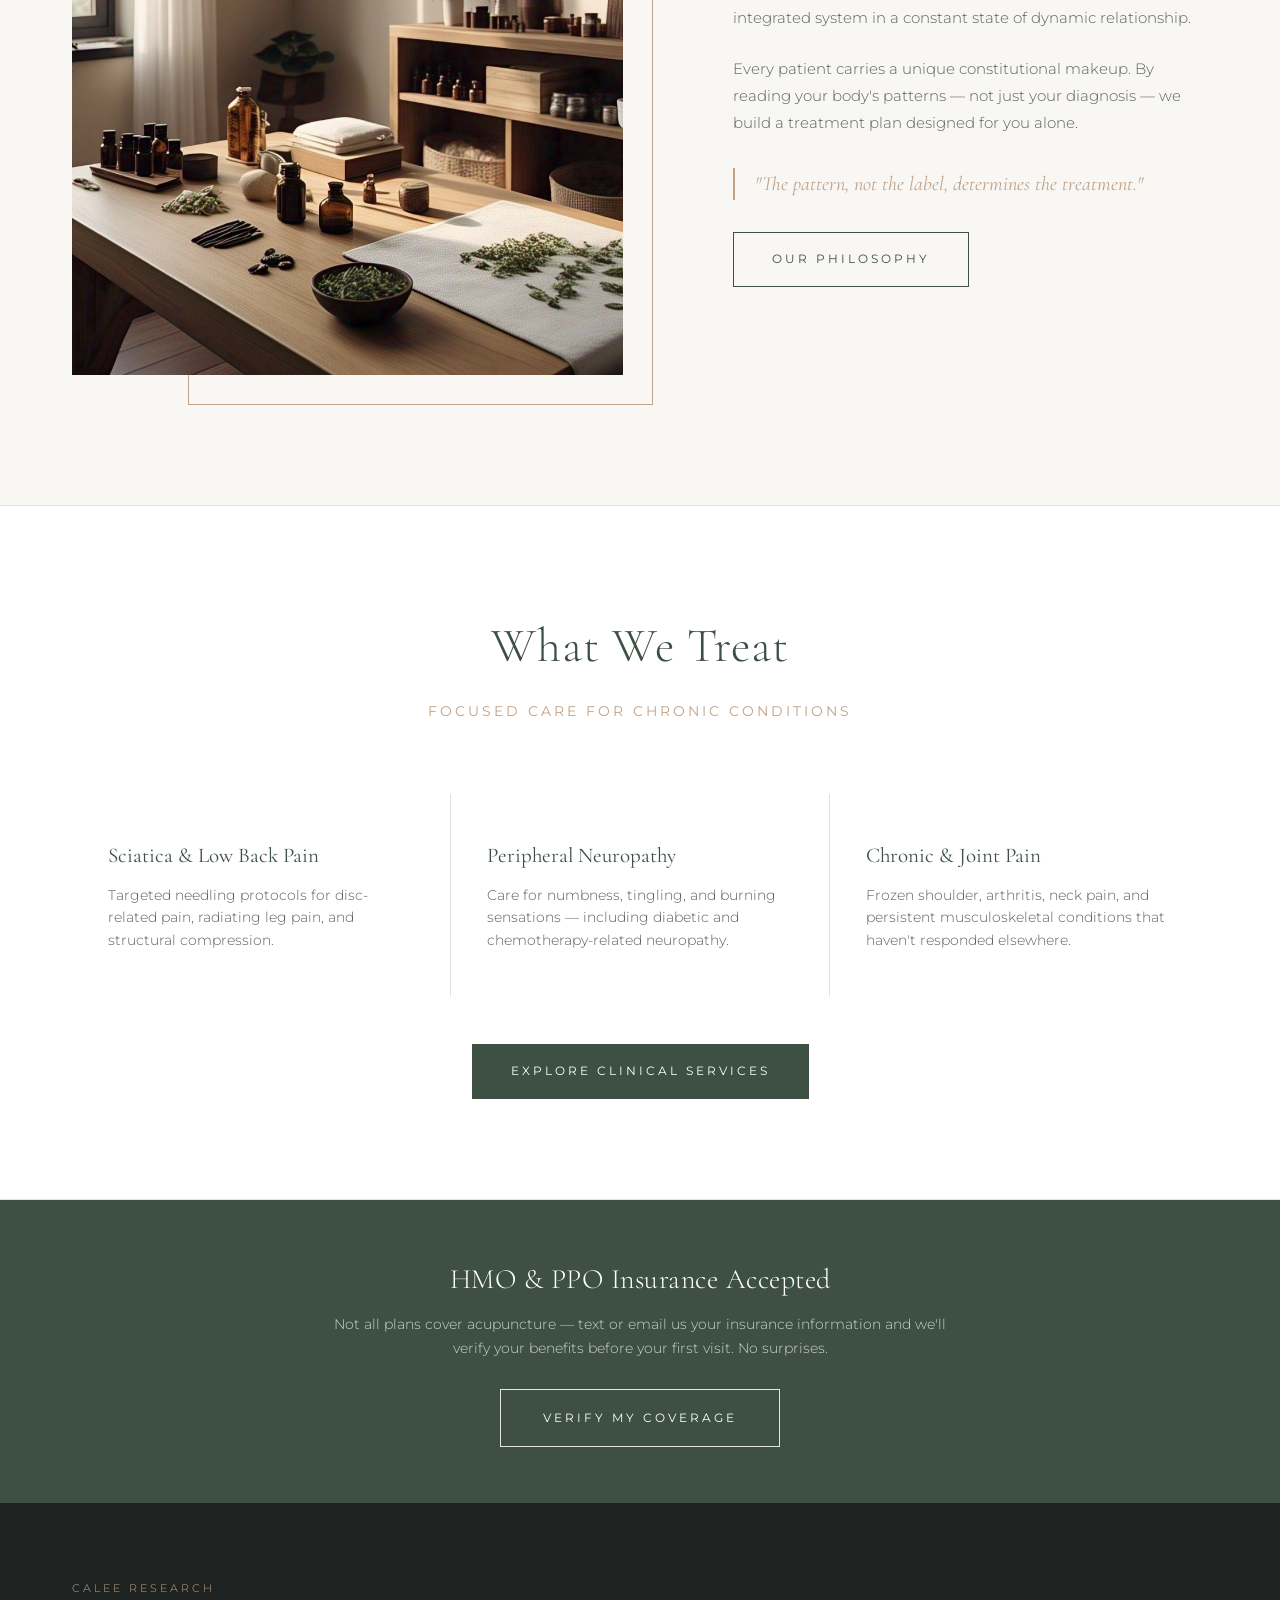
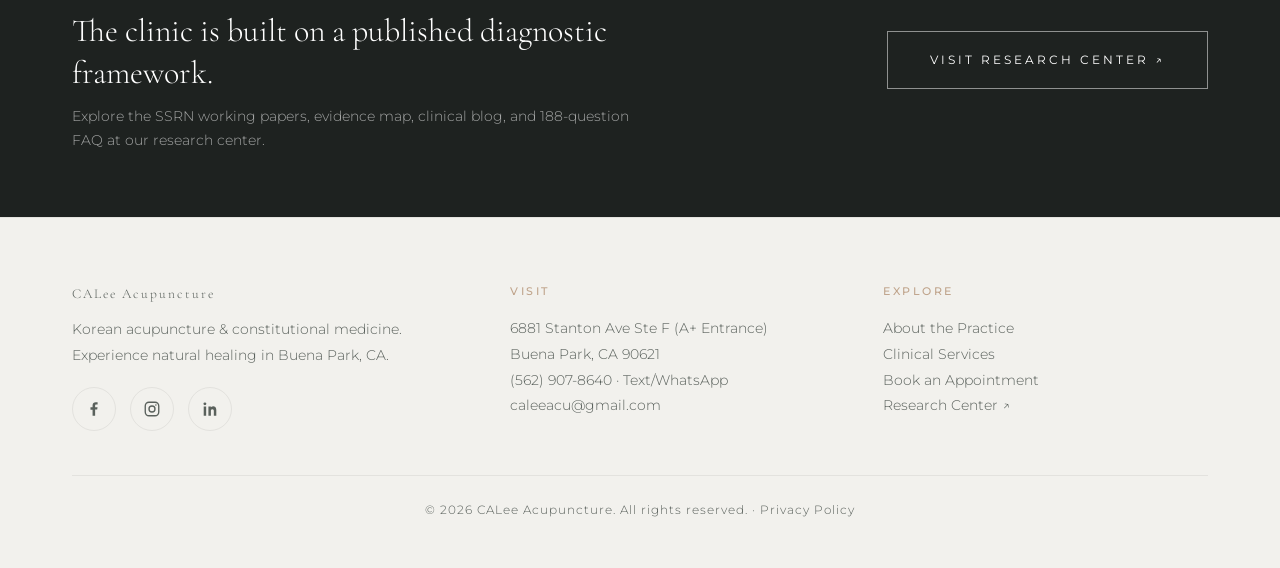
==== commit 174e742d: "Add files via upload" ====
--- a/index.html
+++ b/index.html
@@ -125,7 +125,7 @@
       <div>
         <p class="kicker">CALee Research</p>
         <h3>The clinic is built on a published diagnostic framework.</h3>
-        <p>Explore the SSRN working papers, evidence map, clinical blog, and 183-question FAQ at our research center.</p>
+        <p>Explore the SSRN working papers, evidence map, clinical blog, and 188-question FAQ at our research center.</p>
       </div>
       <a class="cta-button" href="https://research.caleeacu.com" target="_blank" rel="noopener">Visit Research Center &#8599;</a>
     </div>
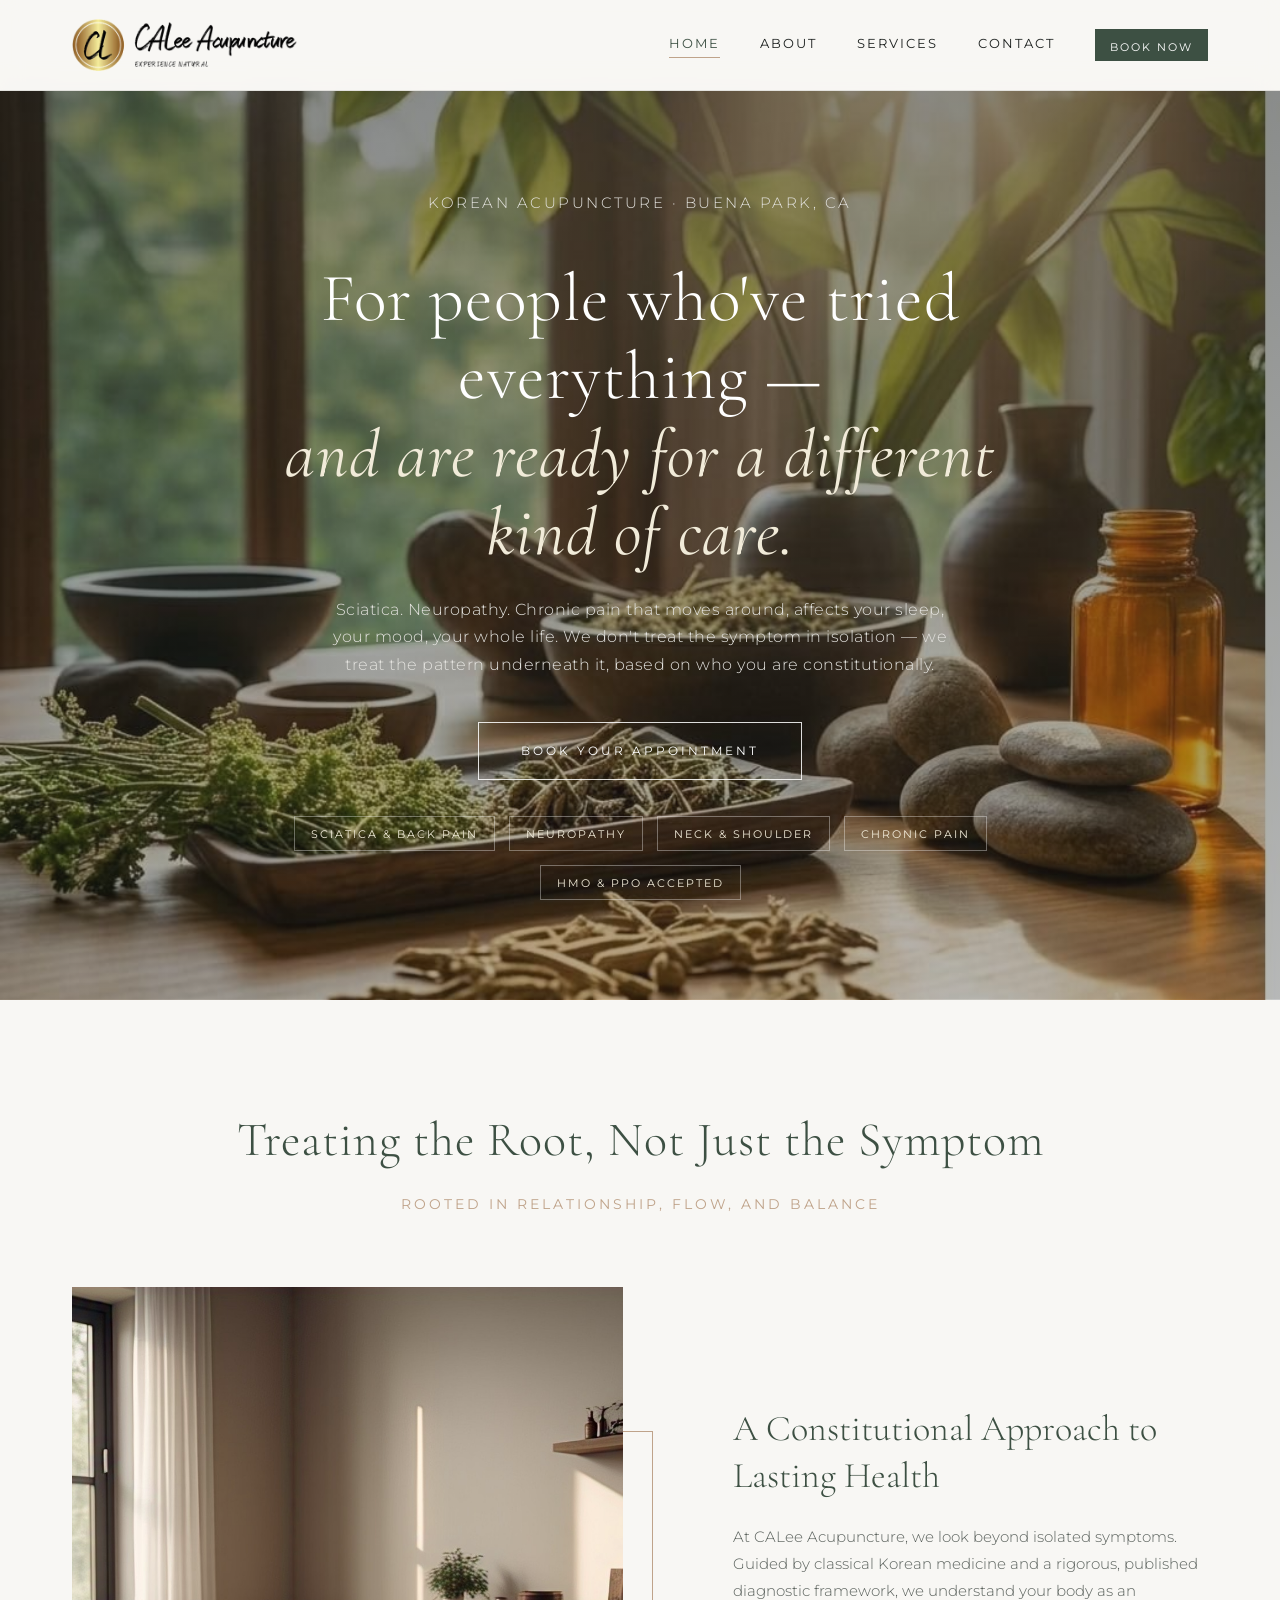
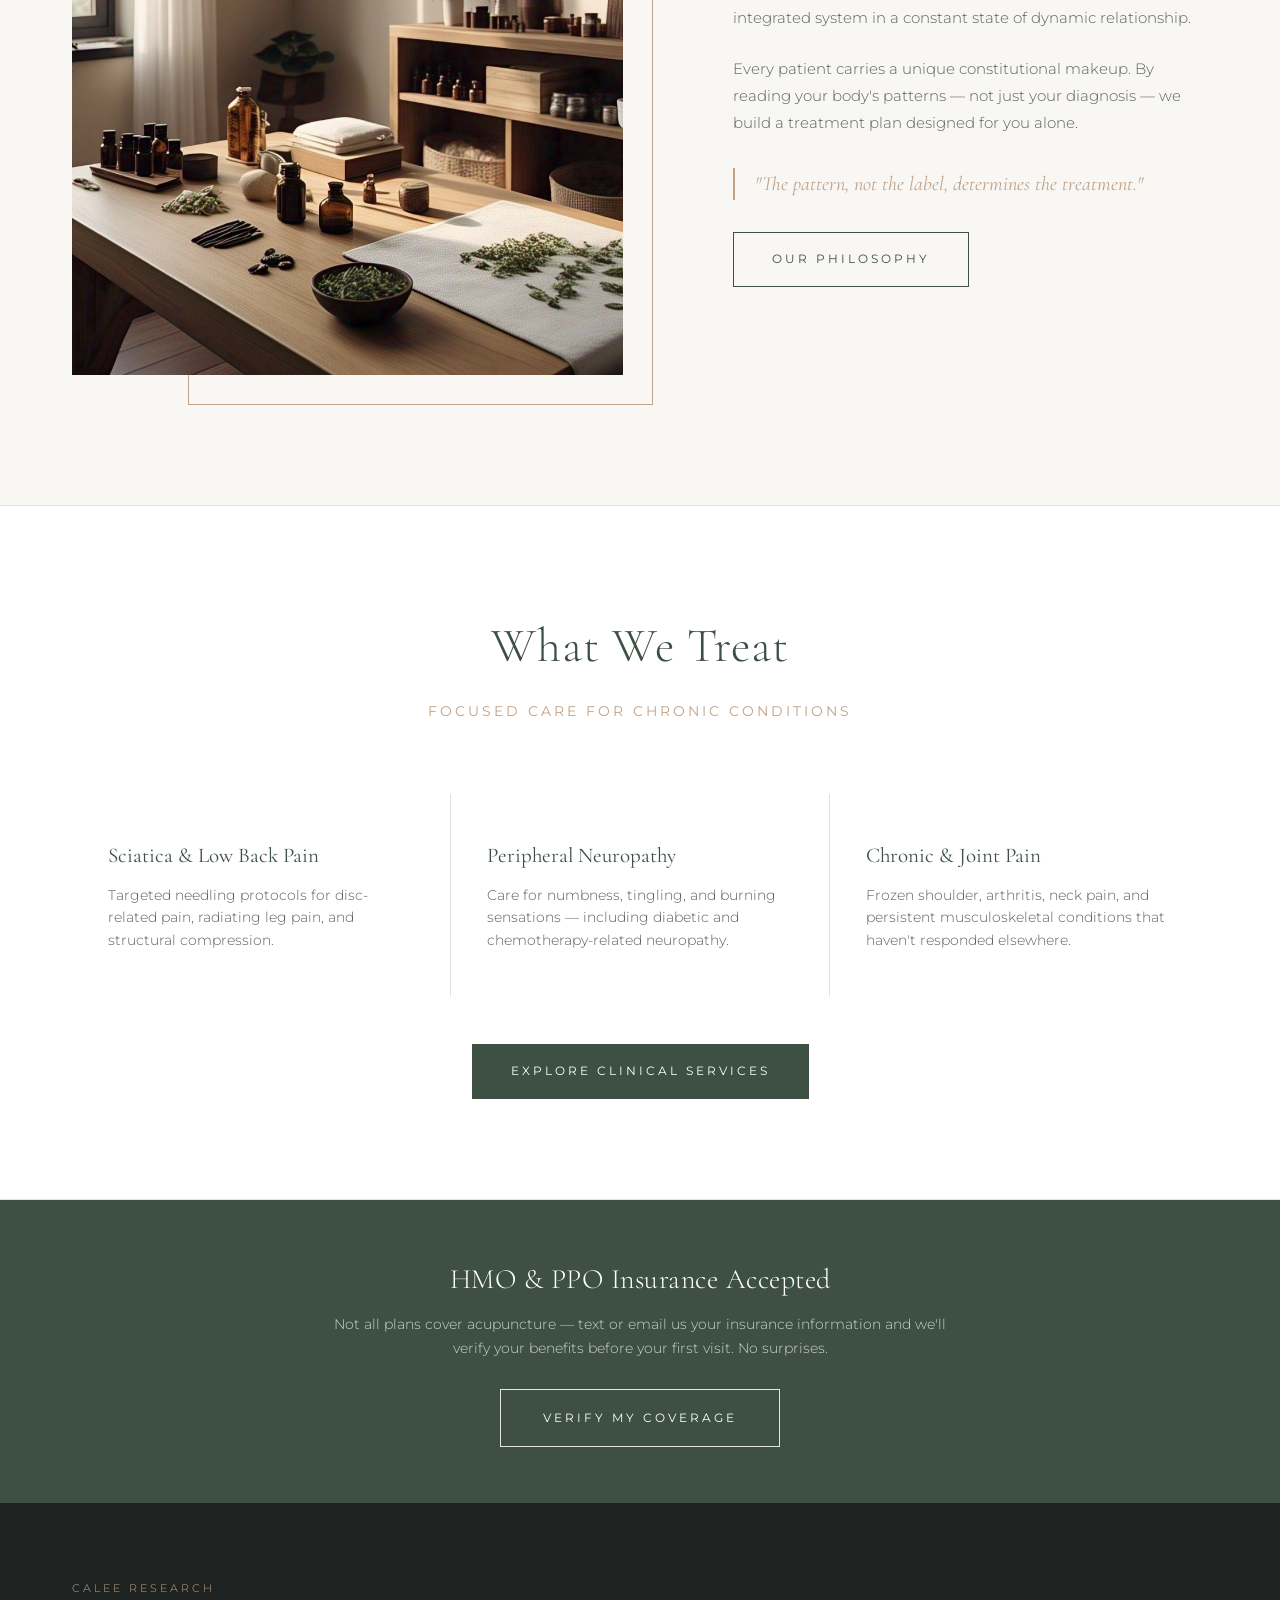
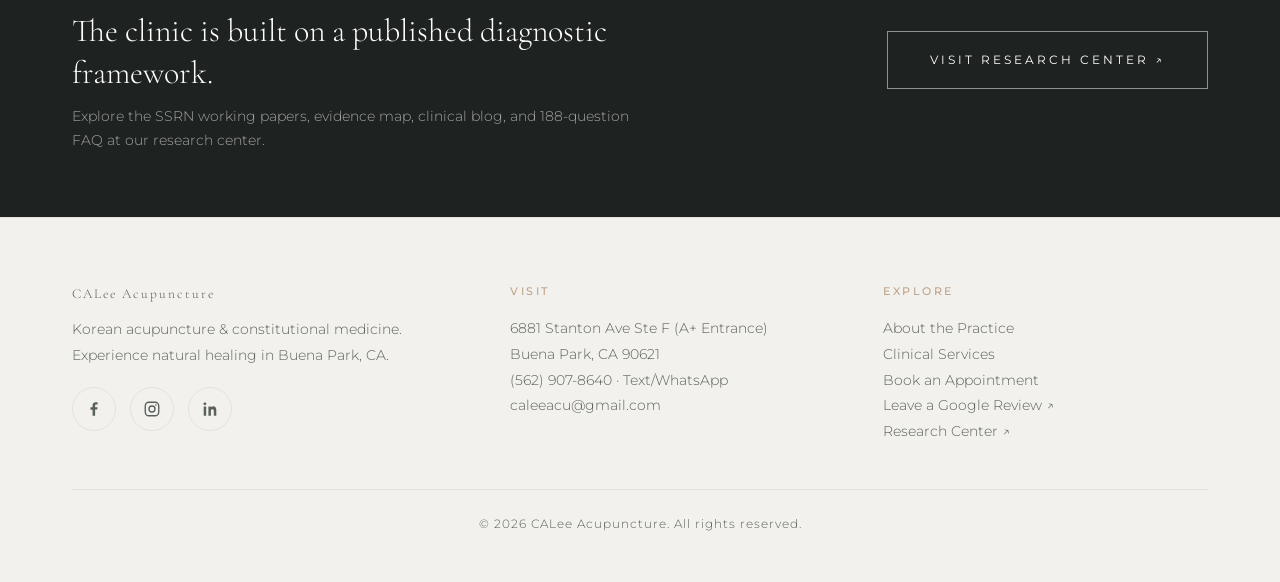
==== commit 2ab8afb4: "Add files via upload" ====
--- a/index.html
+++ b/index.html
@@ -15,6 +15,19 @@
 
 <title>CALee Acupuncture — Korean Acupuncture &amp; Constitutional Medicine in Buena Park, CA</title>
 <meta name="description" content="CALee Acupuncture in Buena Park, CA. Korean acupuncture for sciatica, neuropathy, and chronic pain, guided by a published diagnostic framework. HMO &amp; PPO accepted."/>
+<link rel="canonical" href="https://caleeacu.com/"/>
+<meta property="og:type" content="website"/>
+<meta property="og:url" content="https://caleeacu.com/"/>
+<meta property="og:title" content="CALee Acupuncture — Korean Acupuncture &amp; Constitutional Medicine in Buena Park, CA"/>
+<meta property="og:description" content="CALee Acupuncture in Buena Park, CA. Korean acupuncture for sciatica, neuropathy, and chronic pain, guided by a published diagnostic framework. HMO &amp; PPO accepted."/>
+<meta property="og:image" content="https://caleeacu.com/assets/images/og-image.jpg"/>
+<meta property="og:image:width" content="1200"/>
+<meta property="og:image:height" content="630"/>
+<meta name="twitter:card" content="summary_large_image"/>
+<meta name="twitter:title" content="CALee Acupuncture — Korean Acupuncture &amp; Constitutional Medicine in Buena Park, CA"/>
+<meta name="twitter:description" content="CALee Acupuncture in Buena Park, CA. Korean acupuncture for sciatica, neuropathy, and chronic pain, guided by a published diagnostic framework. HMO &amp; PPO accepted."/>
+<meta name="twitter:image" content="https://caleeacu.com/assets/images/og-image.jpg"/>
+
 <link rel="preconnect" href="https://fonts.googleapis.com"/>
 <link rel="preconnect" href="https://fonts.gstatic.com" crossorigin/>
 <link href="https://fonts.googleapis.com/css2?family=Cormorant+Garamond:ital,wght@0,300;0,400;0,600;1,400&family=Montserrat:wght@200;300;400;500&display=swap" rel="stylesheet"/>
--- a/assets/clinic.css
+++ b/assets/clinic.css
@@ -542,3 +542,7 @@
   .directions-panel{padding:32px 24px;}
   .directions-panel .cta-ghost{width:100%;}
 }
+
+/* ── v8: google review CTA ── */
+.ca-review{border-left:3px solid var(--accent);}
+.ca-review:hover{background:var(--accent-soft);}
